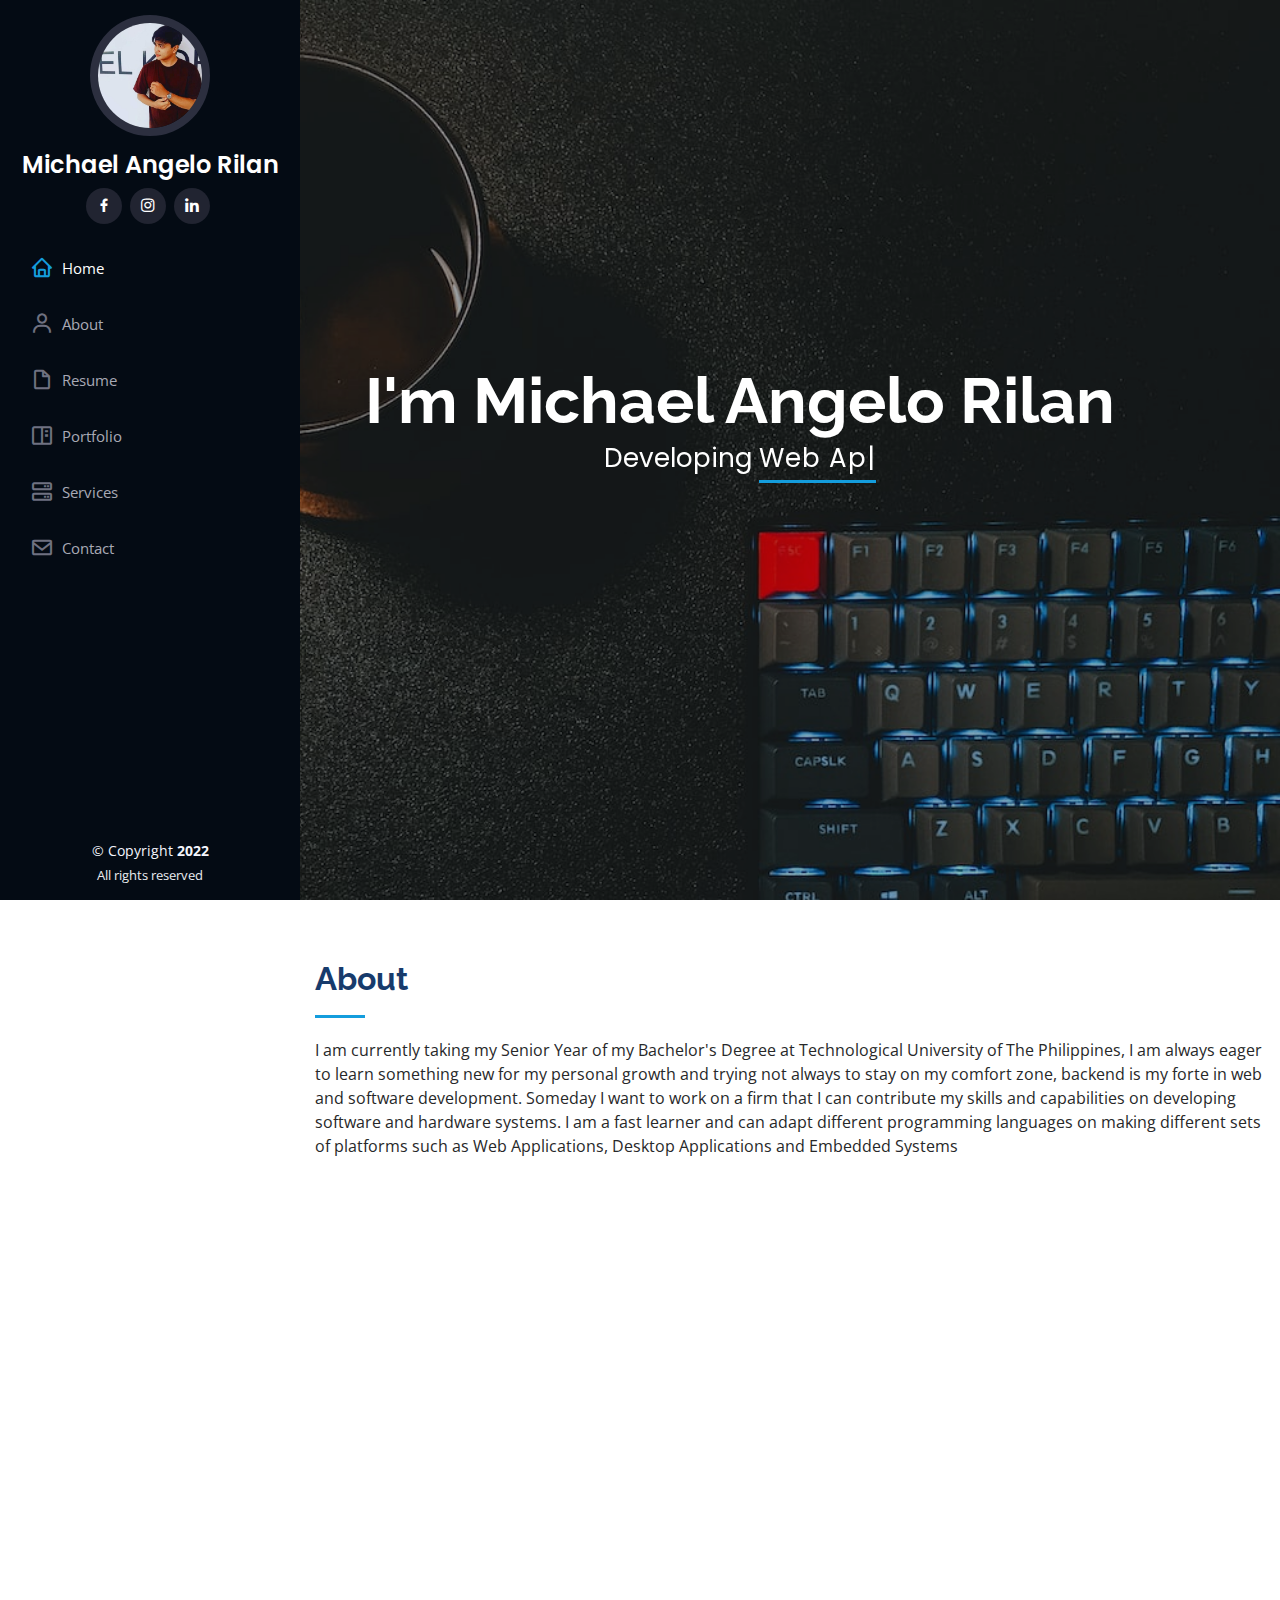
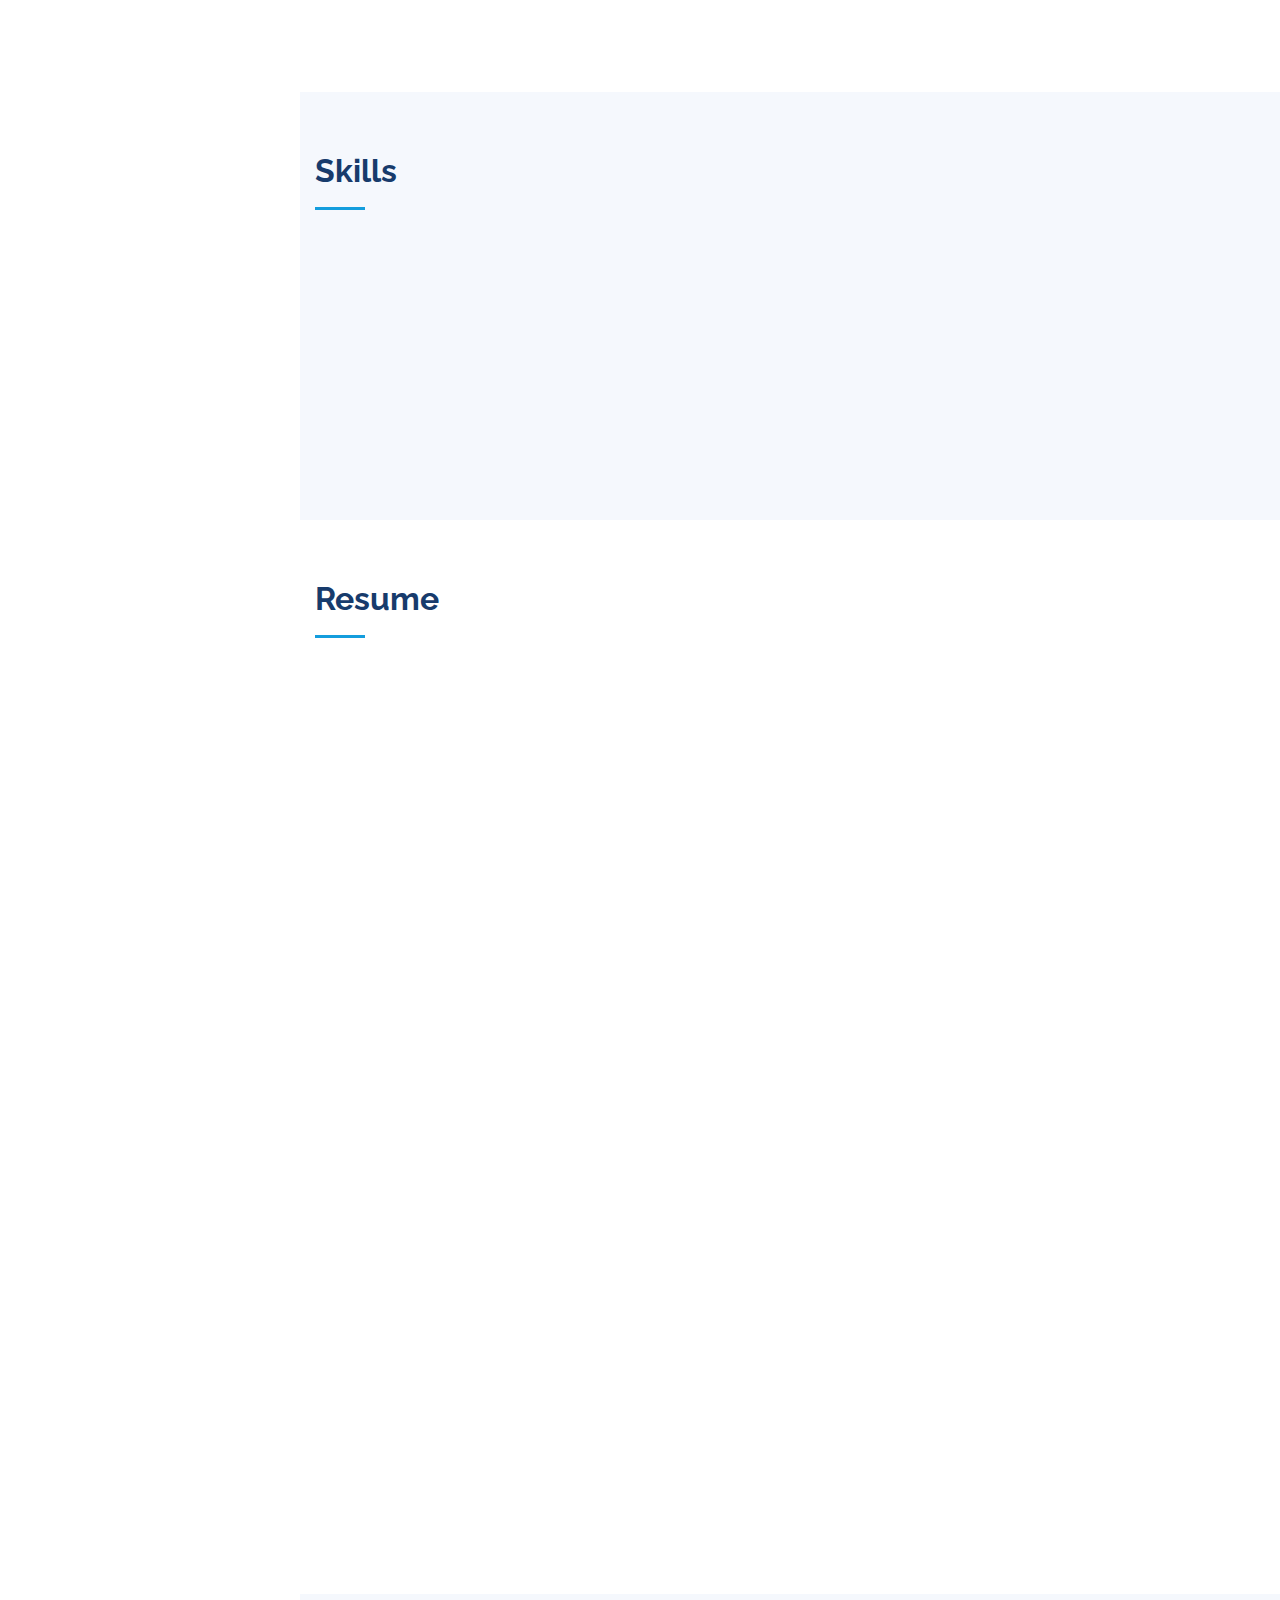
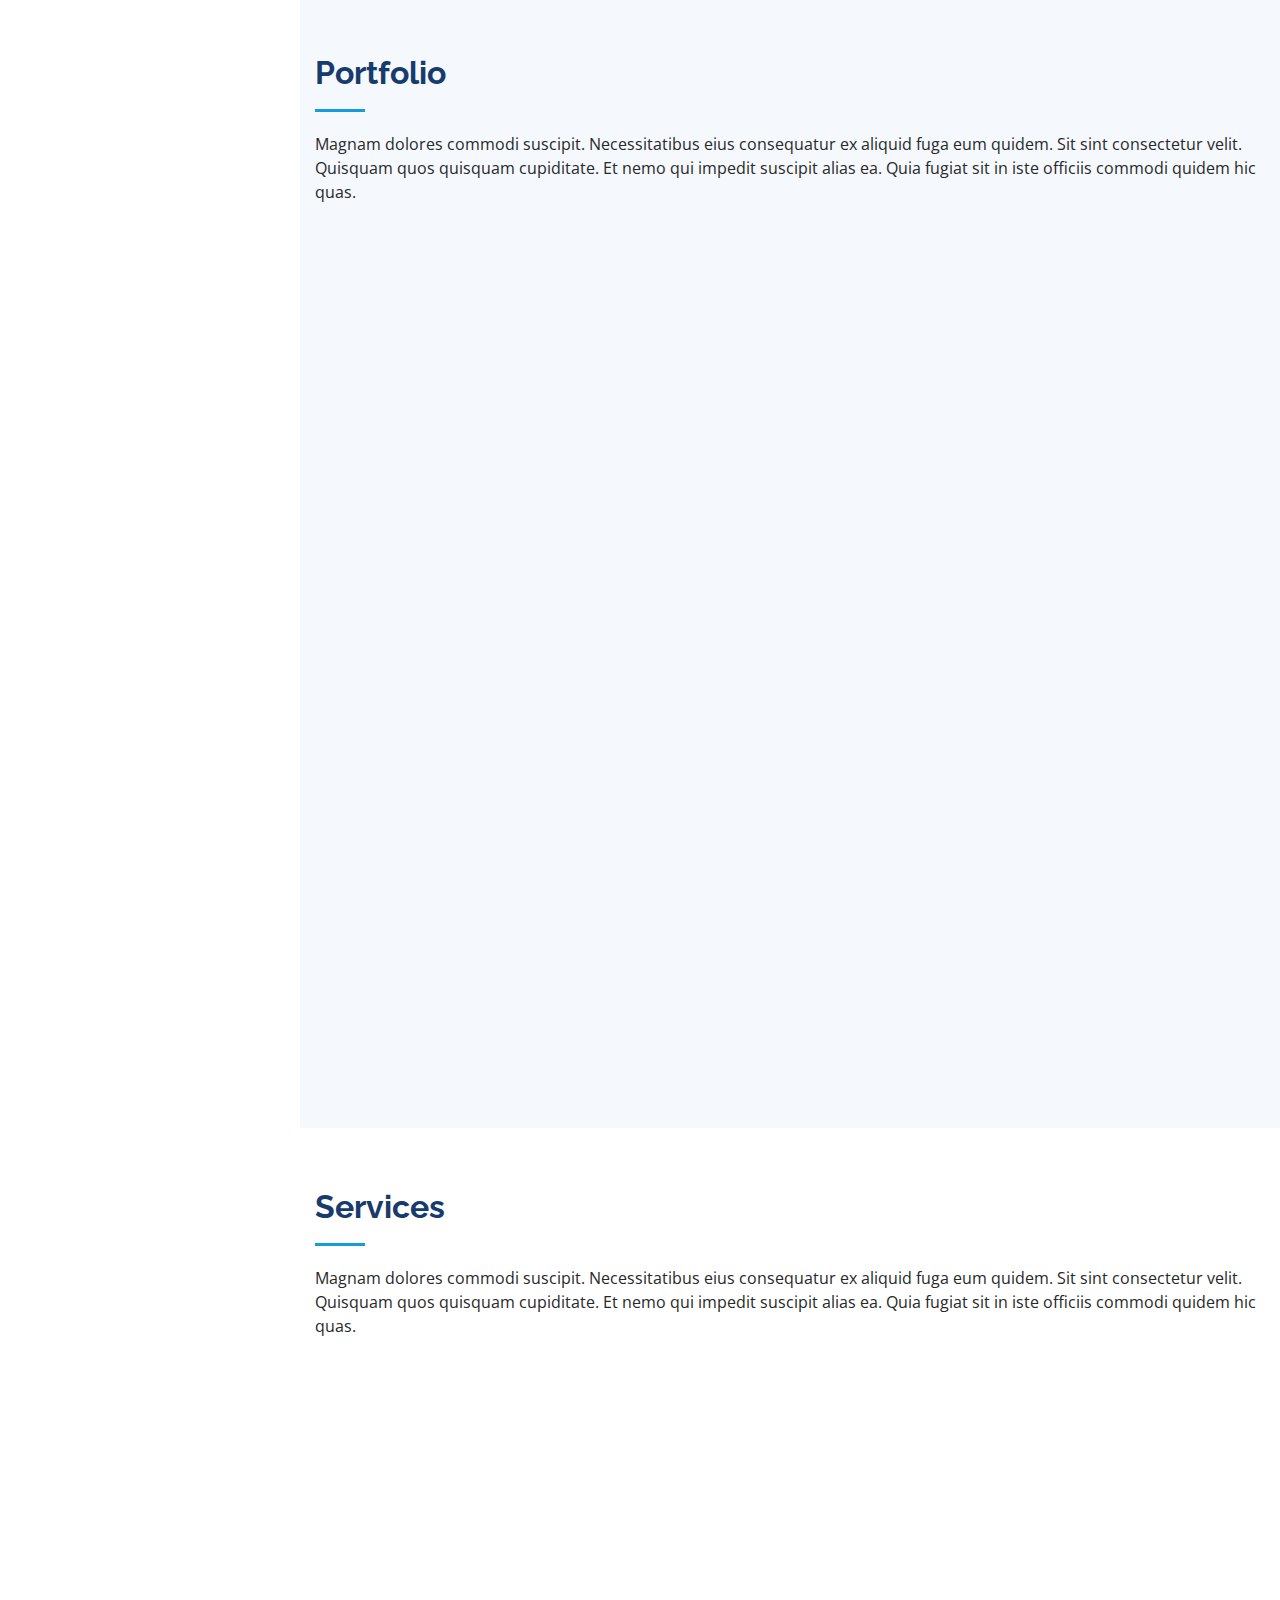
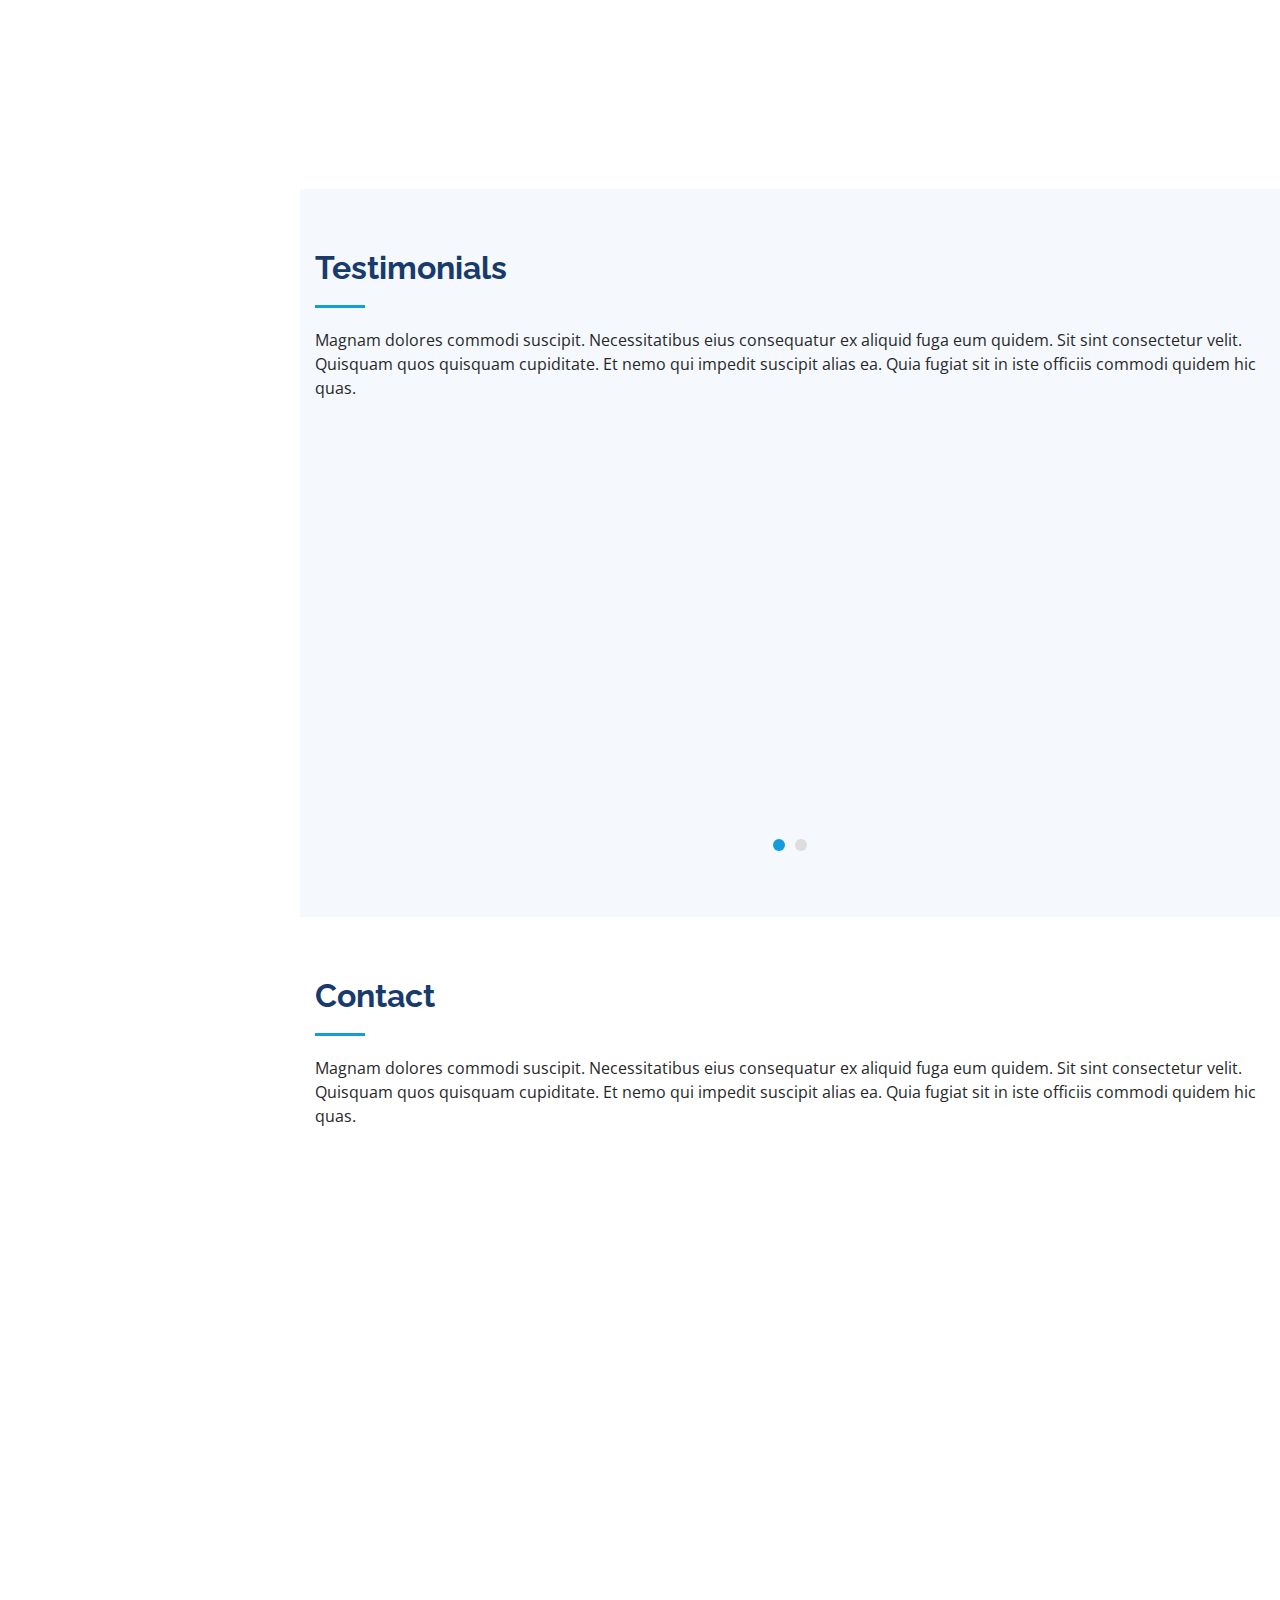
==== portfolio/index.html @ afd2cebc "rearanging files" ====
<!DOCTYPE html>
<html lang="en">

<head>
  <meta charset="utf-8">
  <meta content="width=device-width, initial-scale=1.0" name="viewport">

  <title>Michael Rilan- Portfolio</title>
  <meta content="" name="description">
  <meta content="" name="keywords">

  <!-- Google Fonts -->
  <link href="https://fonts.googleapis.com/css?family=Open+Sans:300,300i,400,400i,600,600i,700,700i|Raleway:300,300i,400,400i,500,500i,600,600i,700,700i|Poppins:300,300i,400,400i,500,500i,600,600i,700,700i" rel="stylesheet">

  <!-- Vendor CSS Files -->
  <link href="assets/vendor/bootstrap/css/bootstrap.min.css" rel="stylesheet">
  <link href="assets/vendor/icofont/icofont.min.css" rel="stylesheet">
  <link href="assets/vendor/boxicons/css/boxicons.min.css" rel="stylesheet">
  <link href="assets/vendor/venobox/venobox.css" rel="stylesheet">
  <link href="assets/vendor/owl.carousel/assets/owl.carousel.min.css" rel="stylesheet">
  <link href="assets/vendor/aos/aos.css" rel="stylesheet">

  <!-- Template Main CSS File -->
  <link href="assets/css/style.css" rel="stylesheet">

</head>

<body>

  <!-- ======= Mobile nav toggle button ======= -->
  <button type="button" class="mobile-nav-toggle d-xl-none"><i class="icofont-navigation-menu"></i></button>

  <!-- ======= Header ======= -->
  <header id="header">
    <div class="d-flex flex-column">

      <div class="profile">
        <img src="assets/img/profile_pic.jpg" alt="" class="img-fluid rounded-circle">
        <h1 class="text-light"><a href="index.html">Michael Angelo Rilan</a></h1>
        <div class="social-links mt-2 text-center">
          <a href="#" class="facebook"><i class="bx bxl-facebook"></i></a>
          <a href="#" class="instagram"><i class="bx bxl-instagram"></i></a>
          <a href="#" class="linkedin"><i class="bx bxl-linkedin"></i></a>
        </div>
      </div>

      <nav class="nav-menu">
        <ul>
          <li class="active"><a href="index.html"><i class="bx bx-home"></i> <span>Home</span></a></li>
          <li><a href="#about"><i class="bx bx-user"></i> <span>About</span></a></li>
          <li><a href="#resume"><i class="bx bx-file-blank"></i> <span>Resume</span></a></li>
          <li><a href="#portfolio"><i class="bx bx-book-content"></i> Portfolio</a></li>
          <li><a href="#services"><i class="bx bx-server"></i> Services</a></li>
          <li><a href="#contact"><i class="bx bx-envelope"></i> Contact</a></li>

        </ul>
      </nav><!-- .nav-menu -->
      <button type="button" class="mobile-nav-toggle d-xl-none"><i class="icofont-navigation-menu"></i></button>

    </div>
  </header><!-- End Header -->

  <!-- ======= Hero Section ======= -->
  <section id="hero" class="d-flex flex-column justify-content-center align-items-center">
    <div class="hero-container" data-aos="fade-in">
      <center>
        <h1>I'm Michael Angelo Rilan</h1>
      <p>Developing <span class="typed" data-typed-items="Web Application, Mobile Application, Desktop Application, Embedded Systems"></span></p>
      </center>
      
    </div>
  </section><!-- End Hero -->

  <main id="main">

    <!-- ======= About Section ======= -->
    <section id="about" class="about">
      <div class="container">

        <div class="section-title">
          <h2>About</h2>
          <p>I am currently taking my Senior Year of my Bachelor's Degree at Technological University of The Philippines, I am always eager to learn something new for my personal growth and trying not always to stay on my comfort zone, backend is my forte in web and software development. Someday I want to work on a firm that I can contribute my skills and capabilities on developing software and hardware systems. I am a fast learner and can adapt different programming languages on making different sets of platforms such as Web Applications, Desktop Applications and Embedded Systems</p>
        </div>

        <div class="row">
          <div class="col-lg-4" data-aos="fade-right">
            <img src="assets/img/profile_pic.jpg" class="img-fluid" alt="">
          </div>
          <div class="col-lg-8 pt-4 pt-lg-0 content" data-aos="fade-left">
            <h3> Web/Mobile/Desktop App Developer</h3>
            <p class="font-italic">
              I am always tend to focus on creating something minimalistic and user-friendly applications.
            </p>
            <div class="row">
              <div class="col-lg-6">
                <ul>
                  <li><i class="icofont-rounded-right"></i> <strong>Birthday:</strong> 2 October 1999</li>
                  <li><i class="icofont-rounded-right"></i> <strong>Phone:</strong> 0912-028-2536</li>
                  <li><i class="icofont-rounded-right"></i> <strong>City:</strong> Bacoor City</li>
                  <li><i class="icofont-rounded-right"></i> <strong>Zip-Code:</strong> 4102 </li>
                  <li><i class="icofont-rounded-right"></i> <strong>Province:</strong> Cavite </li>
                  <li><i class="icofont-rounded-right"></i> <strong>Country:</strong> Philippines </li>

                </ul>
              </div>
              <div class="col-lg-6">
                <ul>
                  <li><i class="icofont-rounded-right"></i> <strong>Age:</strong> 23</li>
                  <li><i class="icofont-rounded-right"></i> <strong>Course:</strong> BET-Computer Engineering Technology</li>
                  <li><i class="icofont-rounded-right"></i> <strong>email:</strong> micorilan1999@gmail.com</li>
                  <li><i class="icofont-rounded-right"></i> <strong>Freelance:</strong> Available</li>
                </ul>
              </div>
            </div>
            <p>
              Officiis eligendi itaque labore et dolorum mollitia officiis optio vero. Quisquam sunt adipisci omnis et ut. Nulla accusantium dolor incidunt officia tempore. Et eius omnis.
              Cupiditate ut dicta maxime officiis quidem quia. Sed et consectetur qui quia repellendus itaque neque. Aliquid amet quidem ut quaerat cupiditate. Ab et eum qui repellendus omnis culpa magni laudantium dolores.
            </p>
          </div>
        </div>

      </div>
    </section><!-- End About Section -->



    <!-- ======= Skills Section ======= -->
    <section id="skills" class="skills section-bg">
      <div class="container">

        <div class="section-title">
          <h2>Skills</h2>
        
        </div>

        <div class="row skills-content">

          <div class="col-lg-6" data-aos="fade-up">

            <div class="progress">
              <span class="skill">HTML <i class="val">75%</i></span>
              <div class="progress-bar-wrap">
                <div class="progress-bar" role="progressbar" aria-valuenow="75" aria-valuemin="0" aria-valuemax="100"></div>
              </div>
            </div>

            <div class="progress">
              <span class="skill">CSS <i class="val">75%</i></span>
              <div class="progress-bar-wrap">
                <div class="progress-bar" role="progressbar" aria-valuenow="75" aria-valuemin="0" aria-valuemax="100"></div>
              </div>
            </div>

            <div class="progress">
              <span class="skill">JavaScript <i class="val">70%</i></span>
              <div class="progress-bar-wrap">
                <div class="progress-bar" role="progressbar" aria-valuenow="70" aria-valuemin="0" aria-valuemax="100"></div>
              </div>
            </div>

            <div class="progress">
              <span class="skill">Arduino<i class="val">70%</i></span>
              <div class="progress-bar-wrap">
                <div class="progress-bar" role="progressbar" aria-valuenow="70" aria-valuemin="0" aria-valuemax="100"></div>
              </div>
            </div>

          </div>

          <div class="col-lg-6" data-aos="fade-up" data-aos-delay="100">

            <div class="progress">
              <span class="skill">PHP <i class="val">80%</i></span>
              <div class="progress-bar-wrap">
                <div class="progress-bar" role="progressbar" aria-valuenow="80" aria-valuemin="0" aria-valuemax="100"></div>
              </div>
            </div>

            <div class="progress">
              <span class="skill">Python <i class="val">85%</i></span>
              <div class="progress-bar-wrap">
                <div class="progress-bar" role="progressbar" aria-valuenow="85" aria-valuemin="0" aria-valuemax="100"></div>
              </div>
            </div>

            <div class="progress">
              <span class="skill">MySQL<i class="val">87%</i></span>
              <div class="progress-bar-wrap">
                <div class="progress-bar" role="progressbar" aria-valuenow="87" aria-valuemin="0" aria-valuemax="100"></div>
              </div>
            </div>
            

          </div>

        </div>

      </div>
    </section><!-- End Skills Section -->

    <!-- ======= Resume Section ======= -->
    <section id="resume" class="resume">
      <div class="container">

        <div class="section-title">
          <h2>Resume</h2>
        </div>

        <div class="row">
          <div class="col-lg-6" data-aos="fade-up">
            <h3 class="resume-title">Sumary</h3>
            <div class="resume-item pb-0">
              <h4>Michael Angelo Rilan</h4>
              <p><em>●	To impart my knowledge and skills and to enhance my capabilities for personal growth and development.</em></p>
              <ul>
                <li>Orchids St. Greenvalley Molino II Bacoor City Cavite</li>
                <li>0912-028-2536/li>
                <li>micorilan1999@gmail.com</li>
              </ul>
            </div>

            <h3 class="resume-title">Education</h3>
            <div class="resume-item">
              <h4>BET-Computer Engineering Technology</h4>
              <h5>2018 - 2023</h5>
              <p><em>Technological University of the Philippines-Cavite Campus</em></p>
              <p>Bachelor of Engineering Technology-Computer Engineering Technology(BET-COET) is one of the technology courses of TUPC that focuses on 
                building embedded systems, web applications, mobile applications, and other up to date technologies.
              </p>
            </div>
            <div class="resume-item">
              <h4>Information &amp; Communications Technology</h4>
              <h5>2015 - 2017</h5>
              <p><em>Asian Institute of Computer Studies</em></p>
              <p>Focuses on the fundamentals of programming to hone their skills in creating applications and animation related subjects</p>
            </div>
          </div>
          <div class="col-lg-6" data-aos="fade-up" data-aos-delay="100">
            <h3 class="resume-title">Professional Experience</h3>
            <div class="resume-item">
              <h4>Freelance programmer</h4>
              <h5>2022 - Present</h5>
              <p><em>Greenvalley, Molino 2, Bacoor City, Cavite</em></p>
              <ul>
                <li>Developed different kinds of platforms such as arduino project, web applications, Internet of Things and desktop applications</li>
                <li>Provides a project-level websites for the client's capstone</li>
                <li>Creating Internet of Things Application using Arduino, specifically ESP8266 Module</li>
                <li>Knowledgeable in Python and other platforms such as PHP, JavaScript, Django and Arduino</li>
              </ul>
            </div>
            <div class="resume-item">
              <h4>Costumer Service Representative</h4>
              <h5>2021</h5>
              <p><em>Teleperformance EDSA Greenfields</em></p>
              <ul>
                <li>Developed numerous marketing programs (logos, brochures,infographics, presentations, and advertisements).</li>
                <li>Managed up to 5 projects or tasks at a given time while under pressure</li>
                <li>Recommended and consulted with clients on the most appropriate graphic design</li>
                <li>Created 4+ design presentations and proposals a month for clients and account managers</li>
              </ul>
            </div>
          </div>
        </div>

      </div>
    </section><!-- End Resume Section -->

    <!-- ======= Portfolio Section ======= -->
    <section id="portfolio" class="portfolio section-bg">
      <div class="container">

        <div class="section-title">
          <h2>Portfolio</h2>
          <p>Magnam dolores commodi suscipit. Necessitatibus eius consequatur ex aliquid fuga eum quidem. Sit sint consectetur velit. Quisquam quos quisquam cupiditate. Et nemo qui impedit suscipit alias ea. Quia fugiat sit in iste officiis commodi quidem hic quas.</p>
        </div>

        <div class="row" data-aos="fade-up">
          <div class="col-lg-12 d-flex justify-content-center">
            <ul id="portfolio-flters">
              <li data-filter="*" class="filter-active">All</li>
              <li data-filter=".filter-app">App</li>
              <li data-filter=".filter-card">Card</li>
              <li data-filter=".filter-web">Web</li>
            </ul>
          </div>
        </div>

        <div class="row portfolio-container" data-aos="fade-up" data-aos-delay="100">

          <div class="col-lg-4 col-md-6 portfolio-item filter-app">
            <div class="portfolio-wrap">
              <img src="assets/img/portfolio/portfolio-1.jpg" class="img-fluid" alt="">
              <div class="portfolio-links">
                <a href="assets/img/portfolio/portfolio-1.jpg" data-gall="portfolioGallery" class="venobox" title="App 1"><i class="bx bx-plus"></i></a>
                <a href="portfolio-details.html" title="More Details"><i class="bx bx-link"></i></a>
              </div>
            </div>
          </div>

          <div class="col-lg-4 col-md-6 portfolio-item filter-web">
            <div class="portfolio-wrap">
              <img src="assets/img/portfolio/portfolio-2.jpg" class="img-fluid" alt="">
              <div class="portfolio-links">
                <a href="assets/img/portfolio/portfolio-2.jpg" data-gall="portfolioGallery" class="venobox" title="Web 3"><i class="bx bx-plus"></i></a>
                <a href="portfolio-details.html" title="More Details"><i class="bx bx-link"></i></a>
              </div>
            </div>
          </div>

          <div class="col-lg-4 col-md-6 portfolio-item filter-app">
            <div class="portfolio-wrap">
              <img src="assets/img/portfolio/portfolio-3.jpg" class="img-fluid" alt="">
              <div class="portfolio-links">
                <a href="assets/img/portfolio/portfolio-3.jpg" data-gall="portfolioGallery" class="venobox" title="App 2"><i class="bx bx-plus"></i></a>
                <a href="portfolio-details.html" title="More Details"><i class="bx bx-link"></i></a>
              </div>
            </div>
          </div>

          <div class="col-lg-4 col-md-6 portfolio-item filter-card">
            <div class="portfolio-wrap">
              <img src="assets/img/portfolio/portfolio-4.jpg" class="img-fluid" alt="">
              <div class="portfolio-links">
                <a href="assets/img/portfolio/portfolio-4.jpg" data-gall="portfolioGallery" class="venobox" title="Card 2"><i class="bx bx-plus"></i></a>
                <a href="portfolio-details.html" title="More Details"><i class="bx bx-link"></i></a>
              </div>
            </div>
          </div>

          <div class="col-lg-4 col-md-6 portfolio-item filter-web">
            <div class="portfolio-wrap">
              <img src="assets/img/portfolio/portfolio-5.jpg" class="img-fluid" alt="">
              <div class="portfolio-links">
                <a href="assets/img/portfolio/portfolio-5.jpg" data-gall="portfolioGallery" class="venobox" title="Web 2"><i class="bx bx-plus"></i></a>
                <a href="portfolio-details.html" title="More Details"><i class="bx bx-link"></i></a>
              </div>
            </div>
          </div>

          <div class="col-lg-4 col-md-6 portfolio-item filter-app">
            <div class="portfolio-wrap">
              <img src="assets/img/portfolio/portfolio-6.jpg" class="img-fluid" alt="">
              <div class="portfolio-links">
                <a href="assets/img/portfolio/portfolio-6.jpg" data-gall="portfolioGallery" class="venobox" title="App 3"><i class="bx bx-plus"></i></a>
                <a href="portfolio-details.html" title="More Details"><i class="bx bx-link"></i></a>
              </div>
            </div>
          </div>

          <div class="col-lg-4 col-md-6 portfolio-item filter-card">
            <div class="portfolio-wrap">
              <img src="assets/img/portfolio/portfolio-7.jpg" class="img-fluid" alt="">
              <div class="portfolio-links">
                <a href="assets/img/portfolio/portfolio-7.jpg" data-gall="portfolioGallery" class="venobox" title="Card 1"><i class="bx bx-plus"></i></a>
                <a href="portfolio-details.html" title="More Details"><i class="bx bx-link"></i></a>
              </div>
            </div>
          </div>

          <div class="col-lg-4 col-md-6 portfolio-item filter-card">
            <div class="portfolio-wrap">
              <img src="assets/img/portfolio/portfolio-8.jpg" class="img-fluid" alt="">
              <div class="portfolio-links">
                <a href="assets/img/portfolio/portfolio-8.jpg" data-gall="portfolioGallery" class="venobox" title="Card 3"><i class="bx bx-plus"></i></a>
                <a href="portfolio-details.html" title="More Details"><i class="bx bx-link"></i></a>
              </div>
            </div>
          </div>

          <div class="col-lg-4 col-md-6 portfolio-item filter-web">
            <div class="portfolio-wrap">
              <img src="assets/img/portfolio/portfolio-9.jpg" class="img-fluid" alt="">
              <div class="portfolio-links">
                <a href="assets/img/portfolio/portfolio-9.jpg" data-gall="portfolioGallery" class="venobox" title="Web 3"><i class="bx bx-plus"></i></a>
                <a href="portfolio-details.html" title="More Details"><i class="bx bx-link"></i></a>
              </div>
            </div>
          </div>

        </div>

      </div>
    </section><!-- End Portfolio Section -->

    <!-- ======= Services Section ======= -->
    <section id="services" class="services">
      <div class="container">

        <div class="section-title">
          <h2>Services</h2>
          <p>Magnam dolores commodi suscipit. Necessitatibus eius consequatur ex aliquid fuga eum quidem. Sit sint consectetur velit. Quisquam quos quisquam cupiditate. Et nemo qui impedit suscipit alias ea. Quia fugiat sit in iste officiis commodi quidem hic quas.</p>
        </div>

        <div class="row">
          <div class="col-lg-4 col-md-6 icon-box" data-aos="fade-up">
            <div class="icon"><i class="icofont-computer"></i></div>
            <h4 class="title"><a href="">Lorem Ipsum</a></h4>
            <p class="description">Voluptatum deleniti atque corrupti quos dolores et quas molestias excepturi sint occaecati cupiditate non provident</p>
          </div>
          <div class="col-lg-4 col-md-6 icon-box" data-aos="fade-up" data-aos-delay="100">
            <div class="icon"><i class="icofont-chart-bar-graph"></i></div>
            <h4 class="title"><a href="">Dolor Sitema</a></h4>
            <p class="description">Minim veniam, quis nostrud exercitation ullamco laboris nisi ut aliquip ex ea commodo consequat tarad limino ata</p>
          </div>
          <div class="col-lg-4 col-md-6 icon-box" data-aos="fade-up" data-aos-delay="200">
            <div class="icon"><i class="icofont-earth"></i></div>
            <h4 class="title"><a href="">Sed ut perspiciatis</a></h4>
            <p class="description">Duis aute irure dolor in reprehenderit in voluptate velit esse cillum dolore eu fugiat nulla pariatur</p>
          </div>
          <div class="col-lg-4 col-md-6 icon-box" data-aos="fade-up" data-aos-delay="300">
            <div class="icon"><i class="icofont-image"></i></div>
            <h4 class="title"><a href="">Magni Dolores</a></h4>
            <p class="description">Excepteur sint occaecat cupidatat non proident, sunt in culpa qui officia deserunt mollit anim id est laborum</p>
          </div>
          <div class="col-lg-4 col-md-6 icon-box" data-aos="fade-up" data-aos-delay="400">
            <div class="icon"><i class="icofont-settings"></i></div>
            <h4 class="title"><a href="">Nemo Enim</a></h4>
            <p class="description">At vero eos et accusamus et iusto odio dignissimos ducimus qui blanditiis praesentium voluptatum deleniti atque</p>
          </div>
          <div class="col-lg-4 col-md-6 icon-box" data-aos="fade-up" data-aos-delay="500">
            <div class="icon"><i class="icofont-tasks-alt"></i></div>
            <h4 class="title"><a href="">Eiusmod Tempor</a></h4>
            <p class="description">Et harum quidem rerum facilis est et expedita distinctio. Nam libero tempore, cum soluta nobis est eligendi</p>
          </div>
        </div>

      </div>
    </section><!-- End Services Section -->

    <!-- ======= Testimonials Section ======= -->
    <section id="testimonials" class="testimonials section-bg">
      <div class="container">

        <div class="section-title">
          <h2>Testimonials</h2>
          <p>Magnam dolores commodi suscipit. Necessitatibus eius consequatur ex aliquid fuga eum quidem. Sit sint consectetur velit. Quisquam quos quisquam cupiditate. Et nemo qui impedit suscipit alias ea. Quia fugiat sit in iste officiis commodi quidem hic quas.</p>
        </div>

        <div class="owl-carousel testimonials-carousel">

          <div class="testimonial-item" data-aos="fade-up">
            <p>
              <i class="bx bxs-quote-alt-left quote-icon-left"></i>
              Proin iaculis purus consequat sem cure digni ssim donec porttitora entum suscipit rhoncus. Accusantium quam, ultricies eget id, aliquam eget nibh et. Maecen aliquam, risus at semper.
              <i class="bx bxs-quote-alt-right quote-icon-right"></i>
            </p>
            <img src="assets/img/testimonials/testimonials-1.jpg" class="testimonial-img" alt="">
            <h3>Saul Goodman</h3>
            <h4>Ceo &amp; Founder</h4>
          </div>

          <div class="testimonial-item" data-aos="fade-up" data-aos-delay="100">
            <p>
              <i class="bx bxs-quote-alt-left quote-icon-left"></i>
              Export tempor illum tamen malis malis eram quae irure esse labore quem cillum quid cillum eram malis quorum velit fore eram velit sunt aliqua noster fugiat irure amet legam anim culpa.
              <i class="bx bxs-quote-alt-right quote-icon-right"></i>
            </p>
            <img src="assets/img/testimonials/testimonials-2.jpg" class="testimonial-img" alt="">
            <h3>Sara Wilsson</h3>
            <h4>Designer</h4>
          </div>

          <div class="testimonial-item" data-aos="fade-up" data-aos-delay="200">
            <p>
              <i class="bx bxs-quote-alt-left quote-icon-left"></i>
              Enim nisi quem export duis labore cillum quae magna enim sint quorum nulla quem veniam duis minim tempor labore quem eram duis noster aute amet eram fore quis sint minim.
              <i class="bx bxs-quote-alt-right quote-icon-right"></i>
            </p>
            <img src="assets/img/testimonials/testimonials-3.jpg" class="testimonial-img" alt="">
            <h3>Jena Karlis</h3>
            <h4>Store Owner</h4>
          </div>

          <div class="testimonial-item" data-aos="fade-up" data-aos-delay="300">
            <p>
              <i class="bx bxs-quote-alt-left quote-icon-left"></i>
              Fugiat enim eram quae cillum dolore dolor amet nulla culpa multos export minim fugiat minim velit minim dolor enim duis veniam ipsum anim magna sunt elit fore quem dolore labore illum veniam.
              <i class="bx bxs-quote-alt-right quote-icon-right"></i>
            </p>
            <img src="assets/img/testimonials/testimonials-4.jpg" class="testimonial-img" alt="">
            <h3>Matt Brandon</h3>
            <h4>Freelancer</h4>
          </div>

          <div class="testimonial-item" data-aos="fade-up" data-aos-delay="400">
            <p>
              <i class="bx bxs-quote-alt-left quote-icon-left"></i>
              Quis quorum aliqua sint quem legam fore sunt eram irure aliqua veniam tempor noster veniam enim culpa labore duis sunt culpa nulla illum cillum fugiat legam esse veniam culpa fore nisi cillum quid.
              <i class="bx bxs-quote-alt-right quote-icon-right"></i>
            </p>
            <img src="assets/img/testimonials/testimonials-5.jpg" class="testimonial-img" alt="">
            <h3>John Larson</h3>
            <h4>Entrepreneur</h4>
          </div>

        </div>

      </div>
    </section><!-- End Testimonials Section -->

    <!-- ======= Contact Section ======= -->
    <section id="contact" class="contact">
      <div class="container">

        <div class="section-title">
          <h2>Contact</h2>
          <p>Magnam dolores commodi suscipit. Necessitatibus eius consequatur ex aliquid fuga eum quidem. Sit sint consectetur velit. Quisquam quos quisquam cupiditate. Et nemo qui impedit suscipit alias ea. Quia fugiat sit in iste officiis commodi quidem hic quas.</p>
        </div>

        <div class="row" data-aos="fade-in">

          <div class="col-lg-5 d-flex align-items-stretch">
            <div class="info">
              <div class="address">
                <i class="icofont-google-map"></i>
                <h4>Location:</h4>
                <p>M108 Street, Kolkata, WB 723453</p>
              </div>

              <div class="email">
                <i class="icofont-envelope"></i>
                <h4>Email:</h4>
                <p>info@example.com</p>
              </div>

              <div class="phone">
                <i class="icofont-phone"></i>
                <h4>Call:</h4>
                <p>+91 95589 55488</p>
              </div>

              <!-- <iframe src="<iframe src="https://www.google.com/maps/embed?pb=!1m18!1m12!1m3!1d30914.29779952914!2d120.96184753931573!3d14.41059902068476!2m3!1f0!2f0!3f0!3m2!1i1024!2i768!4f13.1!3m3!1m2!1s0x3397d22e0e26d995%3A0xacd29a43f54f1c2d!2sMolino%20II%2C%20Bacoor%2C%20Cavite!5e0!3m2!1sen!2sph!4v1659291546288!5m2!1sen!2sph" frameborder="0" style="border:0; width: 100%; height: 290px;" allowfullscreen></iframe>---->
              <iframe src="https://www.google.com/maps/embed?pb=!1m18!1m12!1m3!1d30914.29779952914!2d120.96184753931573!3d14.41059902068476!2m3!1f0!2f0!3f0!3m2!1i1024!2i768!4f13.1!3m3!1m2!1s0x3397d22e0e26d995%3A0xacd29a43f54f1c2d!2sMolino%20II%2C%20Bacoor%2C%20Cavite!5e0!3m2!1sen!2sph!4v1659291546288!5m2!1sen!2sph" width="600" height="450" style="border:0;" allowfullscreen="" loading="lazy" referrerpolicy="no-referrer-when-downgrade"></iframe>
            </div>

          </div>

          <div class="col-lg-7 mt-5 mt-lg-0 d-flex align-items-stretch">
            <form action="forms/contact.php" method="post" role="form" class="php-email-form">
              <div class="form-row">
                <div class="form-group col-md-6">
                  <label for="name">Your Name</label>
                  <input type="text" name="name" class="form-control" id="name" data-rule="minlen:4" data-msg="Please enter at least 4 chars" />
                  <div class="validate"></div>
                </div>
                <div class="form-group col-md-6">
                  <label for="name">Your Email</label>
                  <input type="email" class="form-control" name="email" id="email" data-rule="email" data-msg="Please enter a valid email" />
                  <div class="validate"></div>
                </div>
              </div>
              <div class="form-group">
                <label for="name">Subject</label>
                <input type="text" class="form-control" name="subject" id="subject" data-rule="minlen:4" data-msg="Please enter at least 8 chars of subject" />
                <div class="validate"></div>
              </div>
              <div class="form-group">
                <label for="name">Message</label>
                <textarea class="form-control" name="message" rows="10" data-rule="required" data-msg="Please write something for us"></textarea>
                <div class="validate"></div>
              </div>
              <div class="mb-3">
                <div class="loading">Loading</div>
                <div class="error-message"></div>
                <div class="sent-message">Your message has been sent. Thank you!</div>
              </div>
              <div class="text-center"><button type="submit">Send Message</button></div>
            </form>
          </div>

        </div>

      </div>
    </section><!-- End Contact Section -->

  </main><!-- End #main -->

  <!-- ======= Footer ======= -->
  <footer id="footer">
    <div class="container">
      <div class="copyright">
        &copy; Copyright <strong><span>2022</span></strong>
      </div>
      <div class="credits">
       All rights reserved
      </div>
    </div>
  </footer><!-- End  Footer -->

  <a href="#" class="back-to-top"><i class="icofont-simple-up"></i></a>

  <!-- Vendor JS Files -->
  <script src="assets/vendor/jquery/jquery.min.js"></script>
  <script src="assets/vendor/bootstrap/js/bootstrap.bundle.min.js"></script>
  <script src="assets/vendor/jquery.easing/jquery.easing.min.js"></script>
  <script src="assets/vendor/php-email-form/validate.js"></script>
  <script src="assets/vendor/waypoints/jquery.waypoints.min.js"></script>
  <script src="assets/vendor/counterup/counterup.min.js"></script>
  <script src="assets/vendor/isotope-layout/isotope.pkgd.min.js"></script>
  <script src="assets/vendor/venobox/venobox.min.js"></script>
  <script src="assets/vendor/owl.carousel/owl.carousel.min.js"></script>
  <script src="assets/vendor/typed.js/typed.min.js"></script>
  <script src="assets/vendor/aos/aos.js"></script>

  <!-- Template Main JS File -->
  <script src="assets/js/main.js"></script>

</body>

</html>
---- portfolio/assets/vendor/venobox/venobox.css ----
/* ------ venobox.css --------*/
.vbox-overlay *, .vbox-overlay *:before, .vbox-overlay *:after{
    -webkit-backface-visibility: hidden;
    -webkit-box-sizing:border-box;
    -moz-box-sizing:border-box;
    box-sizing:border-box;
}
.vbox-overlay * { 
    -webkit-backface-visibility: visible;
    backface-visibility: visible;
}
.vbox-overlay{
    display: -webkit-flex;
    display: flex;
    -webkit-flex-direction: column;
    flex-direction: column;
    -webkit-justify-content: center;
    justify-content: center;
    -webkit-align-items: center;
    align-items: center;
    position: fixed;
    left: 0;
    top: 0;
    bottom: 0;
    right: 0;
    z-index: 999999;
}

/* ----- navigation ----- */
.vbox-title{
    width: 100%;
    height: 40px;
    float: left;
    text-align: center;
    line-height: 28px;
    font-size: 12px;
    padding: 6px 50px;
    overflow: hidden;
    position: fixed;
    display: none;
    left: 0;
    z-index: 89;
}
.vbox-close{
    cursor: pointer;
    position: fixed;
    top: -1px;
    right: 0;
    width: 50px;
    height: 40px;
    padding: 6px;
    display: block;
    background-position:10px center;
    overflow: hidden;
    font-size: 24px;
    line-height: 1;
    text-align: center;
    z-index: 99;
}
.vbox-left{
    cursor: pointer;
    position: fixed;
    left: 0;
    height: 40px;
    overflow: hidden;
    line-height: 28px;
    font-size: 12px;
    z-index: 99;
    display: flex;
    align-items:center;
}
.vbox-num{
    display: inline-block;
    margin: 6px 0 6px 15px;
}
/* ----- Social share ----- */
.vbox-share{
    line-height: 28px;
    font-size: 12px;
    overflow: hidden;
    position: fixed;
    left: 0;
    z-index: 98;
    display: flex;
    align-items:center;
    justify-content: center;
    width: 100%;
    text-align: center;
}
.vbox-share svg{
    max-height: 28px;
    width: 28px;
    z-index: 10;
    margin-left: 12px;
    margin-top: 6px;
    margin-bottom: 6px;
    vertical-align: middle;
}


/* ----- navigation ARROWS ----- */
.vbox-next, .vbox-prev{
    position: fixed;
    top: 50%;
    margin-top: -15px;
    overflow: hidden;
    cursor: pointer;
    display: block;
    width: 45px;
    height: 45px;
    z-index: 99;
}
.vbox-next span, .vbox-prev span{
    position: relative;
    width: 20px;
    height: 20px;
    border: 2px solid transparent;
    border-top-color: #B6B6B6;
    border-right-color: #B6B6B6;
    text-indent: -100px;
    position: absolute;
    top: 8px;
    display: block;
}
.vbox-prev{
    left: 15px;
}
.vbox-next{
    right: 15px;
}
.vbox-prev span{
    left: 10px;
    -ms-transform: rotate(-135deg);
    -webkit-transform: rotate(-135deg);
    transform: rotate(-135deg);
}
.vbox-next span{
    -ms-transform: rotate(45deg);
    -webkit-transform: rotate(45deg);
    transform: rotate(45deg);
    right: 10px;
}
/* ------- inline window ------ */
.vbox-inline{
    width: 420px;
    height: 315px;
    height: 70vh;
    padding: 10px;
    background: #fff;
    margin: 0 auto;
    overflow: auto;
    text-align: left;
}
/* ------- Video & iFrames window ------ */
.venoframe{
    max-width: 100%;
    width: 100%;
    border: none;
    width: 100%;
    height: 260px;
    height: 70vh;
}
.venoframe.vbvid{
    height: 260px;
}
@media (min-width: 768px) {
    .venoframe, .vbox-inline{
        width: 90%;
        height: 360px;
        height: 70vh;
    }
    .venoframe.vbvid{
        width: 640px;
        height: 360px;
    }
}
@media (min-width: 992px) {
    .venoframe, .vbox-inline{
        max-width: 1200px;
        width: 80%;
        height: 540px;
        height: 70vh;
    }
    .venoframe.vbvid{
        width: 960px;
        height: 540px;
    }
}
/* 
Please do NOT edit this part! 
or at least read this note: http://i.imgur.com/7C0ws9e.gif
*/
.vbox-open{
    overflow: hidden;
}
.vbox-container{
    position: absolute;
    left: 0;
    right: 0;
    top: 0;
    bottom: 0;
    overflow-x: hidden;
    overflow-y: scroll;
    overflow-scrolling: touch;
    -webkit-overflow-scrolling: touch;
    z-index: 20;
    max-height: 100%;

}

.vbox-content{
    text-align: center;
    float: left;
    width: 100%;
    position: relative;
    overflow: hidden;
    padding: 20px 4%;
}
.vbox-container img{
    max-width: 100%;
    height: auto;
}
.vbox-figlio{
    box-shadow: 0 0 12px rgba(0,0,0,0.19), 0 6px 6px rgba(0,0,0,0.23);
    max-width: 100%;
    text-align: initial;
}
img.vbox-figlio{
    -webkit-user-select: none;
-khtml-user-select: none;
-moz-user-select: none;
-o-user-select: none;
user-select: none;
}
.vbox-content.swipe-left{
    margin-left: -200px !important;
}
.vbox-content.swipe-right{
    margin-left: 200px !important;
}
.vbox-animated{
    webkit-transition: margin 300ms ease-out;
    transition: margin 300ms ease-out;
}

/* ---------- preloader ----------
 * SPINKIT 
 * http://tobiasahlin.com/spinkit/
-------------------------------- */
.sk-double-bounce,.sk-rotating-plane{width:40px;height:40px;margin:40px auto}.sk-rotating-plane{background-color:#333;-webkit-animation:sk-rotatePlane 1.2s infinite ease-in-out;animation:sk-rotatePlane 1.2s infinite ease-in-out}@-webkit-keyframes sk-rotatePlane{0%{-webkit-transform:perspective(120px) rotateX(0) rotateY(0);transform:perspective(120px) rotateX(0) rotateY(0)}50%{-webkit-transform:perspective(120px) rotateX(-180.1deg) rotateY(0);transform:perspective(120px) rotateX(-180.1deg) rotateY(0)}100%{-webkit-transform:perspective(120px) rotateX(-180deg) rotateY(-179.9deg);transform:perspective(120px) rotateX(-180deg) rotateY(-179.9deg)}}@keyframes sk-rotatePlane{0%{-webkit-transform:perspective(120px) rotateX(0) rotateY(0);transform:perspective(120px) rotateX(0) rotateY(0)}50%{-webkit-transform:perspective(120px) rotateX(-180.1deg) rotateY(0);transform:perspective(120px) rotateX(-180.1deg) rotateY(0)}100%{-webkit-transform:perspective(120px) rotateX(-180deg) rotateY(-179.9deg);transform:perspective(120px) rotateX(-180deg) rotateY(-179.9deg)}}.sk-double-bounce{position:relative}.sk-double-bounce .sk-child{width:100%;height:100%;border-radius:50%;background-color:#333;opacity:.6;position:absolute;top:0;left:0;-webkit-animation:sk-doubleBounce 2s infinite ease-in-out;animation:sk-doubleBounce 2s infinite ease-in-out}.sk-chasing-dots .sk-child,.sk-spinner-pulse,.sk-three-bounce .sk-child{background-color:#333;border-radius:100%}.sk-double-bounce .sk-double-bounce2{-webkit-animation-delay:-1s;animation-delay:-1s}@-webkit-keyframes sk-doubleBounce{0%,100%{-webkit-transform:scale(0);transform:scale(0)}50%{-webkit-transform:scale(1);transform:scale(1)}}@keyframes sk-doubleBounce{0%,100%{-webkit-transform:scale(0);transform:scale(0)}50%{-webkit-transform:scale(1);transform:scale(1)}}.sk-wave{margin:40px auto;width:50px;height:40px;text-align:center;font-size:10px}.sk-wave .sk-rect{background-color:#333;height:100%;width:6px;display:inline-block;-webkit-animation:sk-waveStretchDelay 1.2s infinite ease-in-out;animation:sk-waveStretchDelay 1.2s infinite ease-in-out}.sk-wave .sk-rect1{-webkit-animation-delay:-1.2s;animation-delay:-1.2s}.sk-wave .sk-rect2{-webkit-animation-delay:-1.1s;animation-delay:-1.1s}.sk-wave .sk-rect3{-webkit-animation-delay:-1s;animation-delay:-1s}.sk-wave .sk-rect4{-webkit-animation-delay:-.9s;animation-delay:-.9s}.sk-wave .sk-rect5{-webkit-animation-delay:-.8s;animation-delay:-.8s}@-webkit-keyframes sk-waveStretchDelay{0%,100%,40%{-webkit-transform:scaleY(.4);transform:scaleY(.4)}20%{-webkit-transform:scaleY(1);transform:scaleY(1)}}@keyframes sk-waveStretchDelay{0%,100%,40%{-webkit-transform:scaleY(.4);transform:scaleY(.4)}20%{-webkit-transform:scaleY(1);transform:scaleY(1)}}.sk-wandering-cubes{margin:40px auto;width:40px;height:40px;position:relative}.sk-wandering-cubes .sk-cube{background-color:#333;width:10px;height:10px;position:absolute;top:0;left:0;-webkit-animation:sk-wanderingCube 1.8s ease-in-out -1.8s infinite both;animation:sk-wanderingCube 1.8s ease-in-out -1.8s infinite both}.sk-chasing-dots,.sk-spinner-pulse{width:40px;height:40px;margin:40px auto}.sk-wandering-cubes .sk-cube2{-webkit-animation-delay:-.9s;animation-delay:-.9s}@-webkit-keyframes sk-wanderingCube{0%{-webkit-transform:rotate(0);transform:rotate(0)}25%{-webkit-transform:translateX(30px) rotate(-90deg) scale(.5);transform:translateX(30px) rotate(-90deg) scale(.5)}50%{-webkit-transform:translateX(30px) translateY(30px) rotate(-179deg);transform:translateX(30px) translateY(30px) rotate(-179deg)}50.1%{-webkit-transform:translateX(30px) translateY(30px) rotate(-180deg);transform:translateX(30px) translateY(30px) rotate(-180deg)}75%{-webkit-transform:translateX(0) translateY(30px) rotate(-270deg) scale(.5);transform:translateX(0) translateY(30px) rotate(-270deg) scale(.5)}100%{-webkit-transform:rotate(-360deg);transform:rotate(-360deg)}}@keyframes sk-wanderingCube{0%{-webkit-transform:rotate(0);transform:rotate(0)}25%{-webkit-transform:translateX(30px) rotate(-90deg) scale(.5);transform:translateX(30px) rotate(-90deg) scale(.5)}50%{-webkit-transform:translateX(30px) translateY(30px) rotate(-179deg);transform:translateX(30px) translateY(30px) rotate(-179deg)}50.1%{-webkit-transform:translateX(30px) translateY(30px) rotate(-180deg);transform:translateX(30px) translateY(30px) rotate(-180deg)}75%{-webkit-transform:translateX(0) translateY(30px) rotate(-270deg) scale(.5);transform:translateX(0) translateY(30px) rotate(-270deg) scale(.5)}100%{-webkit-transform:rotate(-360deg);transform:rotate(-360deg)}}.sk-spinner-pulse{-webkit-animation:sk-pulseScaleOut 1s infinite ease-in-out;animation:sk-pulseScaleOut 1s infinite ease-in-out}@-webkit-keyframes sk-pulseScaleOut{0%{-webkit-transform:scale(0);transform:scale(0)}100%{-webkit-transform:scale(1);transform:scale(1);opacity:0}}@keyframes sk-pulseScaleOut{0%{-webkit-transform:scale(0);transform:scale(0)}100%{-webkit-transform:scale(1);transform:scale(1);opacity:0}}.sk-chasing-dots{position:relative;text-align:center;-webkit-animation:sk-chasingDotsRotate 2s infinite linear;animation:sk-chasingDotsRotate 2s infinite linear}.sk-chasing-dots .sk-child{width:60%;height:60%;display:inline-block;position:absolute;top:0;-webkit-animation:sk-chasingDotsBounce 2s infinite ease-in-out;animation:sk-chasingDotsBounce 2s infinite ease-in-out}.sk-chasing-dots .sk-dot2{top:auto;bottom:0;-webkit-animation-delay:-1s;animation-delay:-1s}@-webkit-keyframes sk-chasingDotsRotate{100%{-webkit-transform:rotate(360deg);transform:rotate(360deg)}}@keyframes sk-chasingDotsRotate{100%{-webkit-transform:rotate(360deg);transform:rotate(360deg)}}@-webkit-keyframes sk-chasingDotsBounce{0%,100%{-webkit-transform:scale(0);transform:scale(0)}50%{-webkit-transform:scale(1);transform:scale(1)}}@keyframes sk-chasingDotsBounce{0%,100%{-webkit-transform:scale(0);transform:scale(0)}50%{-webkit-transform:scale(1);transform:scale(1)}}.sk-three-bounce{margin:40px auto;width:80px;text-align:center}.sk-three-bounce .sk-child{width:20px;height:20px;display:inline-block;-webkit-animation:sk-three-bounce 1.4s ease-in-out 0s infinite both;animation:sk-three-bounce 1.4s ease-in-out 0s infinite both}.sk-circle .sk-child:before,.sk-fading-circle .sk-circle:before{display:block;border-radius:100%;content:'';background-color:#333}.sk-three-bounce .sk-bounce1{-webkit-animation-delay:-.32s;animation-delay:-.32s}.sk-three-bounce .sk-bounce2{-webkit-animation-delay:-.16s;animation-delay:-.16s}@-webkit-keyframes sk-three-bounce{0%,100%,80%{-webkit-transform:scale(0);transform:scale(0)}40%{-webkit-transform:scale(1);transform:scale(1)}}@keyframes sk-three-bounce{0%,100%,80%{-webkit-transform:scale(0);transform:scale(0)}40%{-webkit-transform:scale(1);transform:scale(1)}}.sk-circle{margin:40px auto;width:40px;height:40px;position:relative}.sk-circle .sk-child{width:100%;height:100%;position:absolute;left:0;top:0}.sk-circle .sk-child:before{margin:0 auto;width:15%;height:15%;-webkit-animation:sk-circleBounceDelay 1.2s infinite ease-in-out both;animation:sk-circleBounceDelay 1.2s infinite ease-in-out both}.sk-circle .sk-circle2{-webkit-transform:rotate(30deg);-ms-transform:rotate(30deg);transform:rotate(30deg)}.sk-circle .sk-circle3{-webkit-transform:rotate(60deg);-ms-transform:rotate(60deg);transform:rotate(60deg)}.sk-circle .sk-circle4{-webkit-transform:rotate(90deg);-ms-transform:rotate(90deg);transform:rotate(90deg)}.sk-circle .sk-circle5{-webkit-transform:rotate(120deg);-ms-transform:rotate(120deg);transform:rotate(120deg)}.sk-circle .sk-circle6{-webkit-transform:rotate(150deg);-ms-transform:rotate(150deg);transform:rotate(150deg)}.sk-circle .sk-circle7{-webkit-transform:rotate(180deg);-ms-transform:rotate(180deg);transform:rotate(180deg)}.sk-circle .sk-circle8{-webkit-transform:rotate(210deg);-ms-transform:rotate(210deg);transform:rotate(210deg)}.sk-circle .sk-circle9{-webkit-transform:rotate(240deg);-ms-transform:rotate(240deg);transform:rotate(240deg)}.sk-circle .sk-circle10{-webkit-transform:rotate(270deg);-ms-transform:rotate(270deg);transform:rotate(270deg)}.sk-circle .sk-circle11{-webkit-transform:rotate(300deg);-ms-transform:rotate(300deg);transform:rotate(300deg)}.sk-circle .sk-circle12{-webkit-transform:rotate(330deg);-ms-transform:rotate(330deg);transform:rotate(330deg)}.sk-circle .sk-circle2:before{-webkit-animation-delay:-1.1s;animation-delay:-1.1s}.sk-circle .sk-circle3:before{-webkit-animation-delay:-1s;animation-delay:-1s}.sk-circle .sk-circle4:before{-webkit-animation-delay:-.9s;animation-delay:-.9s}.sk-circle .sk-circle5:before{-webkit-animation-delay:-.8s;animation-delay:-.8s}.sk-circle .sk-circle6:before{-webkit-animation-delay:-.7s;animation-delay:-.7s}.sk-circle .sk-circle7:before{-webkit-animation-delay:-.6s;animation-delay:-.6s}.sk-circle .sk-circle8:before{-webkit-animation-delay:-.5s;animation-delay:-.5s}.sk-circle .sk-circle9:before{-webkit-animation-delay:-.4s;animation-delay:-.4s}.sk-circle .sk-circle10:before{-webkit-animation-delay:-.3s;animation-delay:-.3s}.sk-circle .sk-circle11:before{-webkit-animation-delay:-.2s;animation-delay:-.2s}.sk-circle .sk-circle12:before{-webkit-animation-delay:-.1s;animation-delay:-.1s}@-webkit-keyframes sk-circleBounceDelay{0%,100%,80%{-webkit-transform:scale(0);transform:scale(0)}40%{-webkit-transform:scale(1);transform:scale(1)}}@keyframes sk-circleBounceDelay{0%,100%,80%{-webkit-transform:scale(0);transform:scale(0)}40%{-webkit-transform:scale(1);transform:scale(1)}}.sk-cube-grid{width:40px;height:40px;margin:40px auto}.sk-cube-grid .sk-cube{width:33.33%;height:33.33%;background-color:#333;float:left;-webkit-animation:sk-cubeGridScaleDelay 1.3s infinite ease-in-out;animation:sk-cubeGridScaleDelay 1.3s infinite ease-in-out}.sk-cube-grid .sk-cube1{-webkit-animation-delay:.2s;animation-delay:.2s}.sk-cube-grid .sk-cube2{-webkit-animation-delay:.3s;animation-delay:.3s}.sk-cube-grid .sk-cube3{-webkit-animation-delay:.4s;animation-delay:.4s}.sk-cube-grid .sk-cube4{-webkit-animation-delay:.1s;animation-delay:.1s}.sk-cube-grid .sk-cube5{-webkit-animation-delay:.2s;animation-delay:.2s}.sk-cube-grid .sk-cube6{-webkit-animation-delay:.3s;animation-delay:.3s}.sk-cube-grid .sk-cube7{-webkit-animation-delay:0ms;animation-delay:0ms}.sk-cube-grid .sk-cube8{-webkit-animation-delay:.1s;animation-delay:.1s}.sk-cube-grid .sk-cube9{-webkit-animation-delay:.2s;animation-delay:.2s}@-webkit-keyframes sk-cubeGridScaleDelay{0%,100%,70%{-webkit-transform:scale3D(1,1,1);transform:scale3D(1,1,1)}35%{-webkit-transform:scale3D(0,0,1);transform:scale3D(0,0,1)}}@keyframes sk-cubeGridScaleDelay{0%,100%,70%{-webkit-transform:scale3D(1,1,1);transform:scale3D(1,1,1)}35%{-webkit-transform:scale3D(0,0,1);transform:scale3D(0,0,1)}}.sk-fading-circle{margin:40px auto;width:40px;height:40px;position:relative}.sk-fading-circle .sk-circle{width:100%;height:100%;position:absolute;left:0;top:0}.sk-fading-circle .sk-circle:before{margin:0 auto;width:15%;height:15%;-webkit-animation:sk-circleFadeDelay 1.2s infinite ease-in-out both;animation:sk-circleFadeDelay 1.2s infinite ease-in-out both}.sk-fading-circle .sk-circle2{-webkit-transform:rotate(30deg);-ms-transform:rotate(30deg);transform:rotate(30deg)}.sk-fading-circle .sk-circle3{-webkit-transform:rotate(60deg);-ms-transform:rotate(60deg);transform:rotate(60deg)}.sk-fading-circle .sk-circle4{-webkit-transform:rotate(90deg);-ms-transform:rotate(90deg);transform:rotate(90deg)}.sk-fading-circle .sk-circle5{-webkit-transform:rotate(120deg);-ms-transform:rotate(120deg);transform:rotate(120deg)}.sk-fading-circle .sk-circle6{-webkit-transform:rotate(150deg);-ms-transform:rotate(150deg);transform:rotate(150deg)}.sk-fading-circle .sk-circle7{-webkit-transform:rotate(180deg);-ms-transform:rotate(180deg);transform:rotate(180deg)}.sk-fading-circle .sk-circle8{-webkit-transform:rotate(210deg);-ms-transform:rotate(210deg);transform:rotate(210deg)}.sk-fading-circle .sk-circle9{-webkit-transform:rotate(240deg);-ms-transform:rotate(240deg);transform:rotate(240deg)}.sk-fading-circle .sk-circle10{-webkit-transform:rotate(270deg);-ms-transform:rotate(270deg);transform:rotate(270deg)}.sk-fading-circle .sk-circle11{-webkit-transform:rotate(300deg);-ms-transform:rotate(300deg);transform:rotate(300deg)}.sk-fading-circle .sk-circle12{-webkit-transform:rotate(330deg);-ms-transform:rotate(330deg);transform:rotate(330deg)}.sk-fading-circle .sk-circle2:before{-webkit-animation-delay:-1.1s;animation-delay:-1.1s}.sk-fading-circle .sk-circle3:before{-webkit-animation-delay:-1s;animation-delay:-1s}.sk-fading-circle .sk-circle4:before{-webkit-animation-delay:-.9s;animation-delay:-.9s}.sk-fading-circle .sk-circle5:before{-webkit-animation-delay:-.8s;animation-delay:-.8s}.sk-fading-circle .sk-circle6:before{-webkit-animation-delay:-.7s;animation-delay:-.7s}.sk-fading-circle .sk-circle7:before{-webkit-animation-delay:-.6s;animation-delay:-.6s}.sk-fading-circle .sk-circle8:before{-webkit-animation-delay:-.5s;animation-delay:-.5s}.sk-fading-circle .sk-circle9:before{-webkit-animation-delay:-.4s;animation-delay:-.4s}.sk-fading-circle .sk-circle10:before{-webkit-animation-delay:-.3s;animation-delay:-.3s}.sk-fading-circle .sk-circle11:before{-webkit-animation-delay:-.2s;animation-delay:-.2s}.sk-fading-circle .sk-circle12:before{-webkit-animation-delay:-.1s;animation-delay:-.1s}@-webkit-keyframes sk-circleFadeDelay{0%,100%,39%{opacity:0}40%{opacity:1}}@keyframes sk-circleFadeDelay{0%,100%,39%{opacity:0}40%{opacity:1}}.sk-folding-cube{margin:40px auto;width:40px;height:40px;position:relative;-webkit-transform:rotateZ(45deg);transform:rotateZ(45deg)}.sk-folding-cube .sk-cube{float:left;width:50%;height:50%;position:relative;-webkit-transform:scale(1.1);-ms-transform:scale(1.1);transform:scale(1.1)}.sk-folding-cube .sk-cube:before{content:'';position:absolute;top:0;left:0;width:100%;height:100%;background-color:#333;-webkit-animation:sk-foldCubeAngle 2.4s infinite linear both;animation:sk-foldCubeAngle 2.4s infinite linear both;-webkit-transform-origin:100% 100%;-ms-transform-origin:100% 100%;transform-origin:100% 100%}.sk-folding-cube .sk-cube2{-webkit-transform:scale(1.1) rotateZ(90deg);transform:scale(1.1) rotateZ(90deg)}.sk-folding-cube .sk-cube3{-webkit-transform:scale(1.1) rotateZ(180deg);transform:scale(1.1) rotateZ(180deg)}.sk-folding-cube .sk-cube4{-webkit-transform:scale(1.1) rotateZ(270deg);transform:scale(1.1) rotateZ(270deg)}.sk-folding-cube .sk-cube2:before{-webkit-animation-delay:.3s;animation-delay:.3s}.sk-folding-cube .sk-cube3:before{-webkit-animation-delay:.6s;animation-delay:.6s}.sk-folding-cube .sk-cube4:before{-webkit-animation-delay:.9s;animation-delay:.9s}@-webkit-keyframes sk-foldCubeAngle{0%,10%{-webkit-transform:perspective(140px) rotateX(-180deg);transform:perspective(140px) rotateX(-180deg);opacity:0}25%,75%{-webkit-transform:perspective(140px) rotateX(0);transform:perspective(140px) rotateX(0);opacity:1}100%,90%{-webkit-transform:perspective(140px) rotateY(180deg);transform:perspective(140px) rotateY(180deg);opacity:0}}@keyframes sk-foldCubeAngle{0%,10%{-webkit-transform:perspective(140px) rotateX(-180deg);transform:perspective(140px) rotateX(-180deg);opacity:0}25%,75%{-webkit-transform:perspective(140px) rotateX(0);transform:perspective(140px) rotateX(0);opacity:1}100%,90%{-webkit-transform:perspective(140px) rotateY(180deg);transform:perspective(140px) rotateY(180deg);opacity:0}}
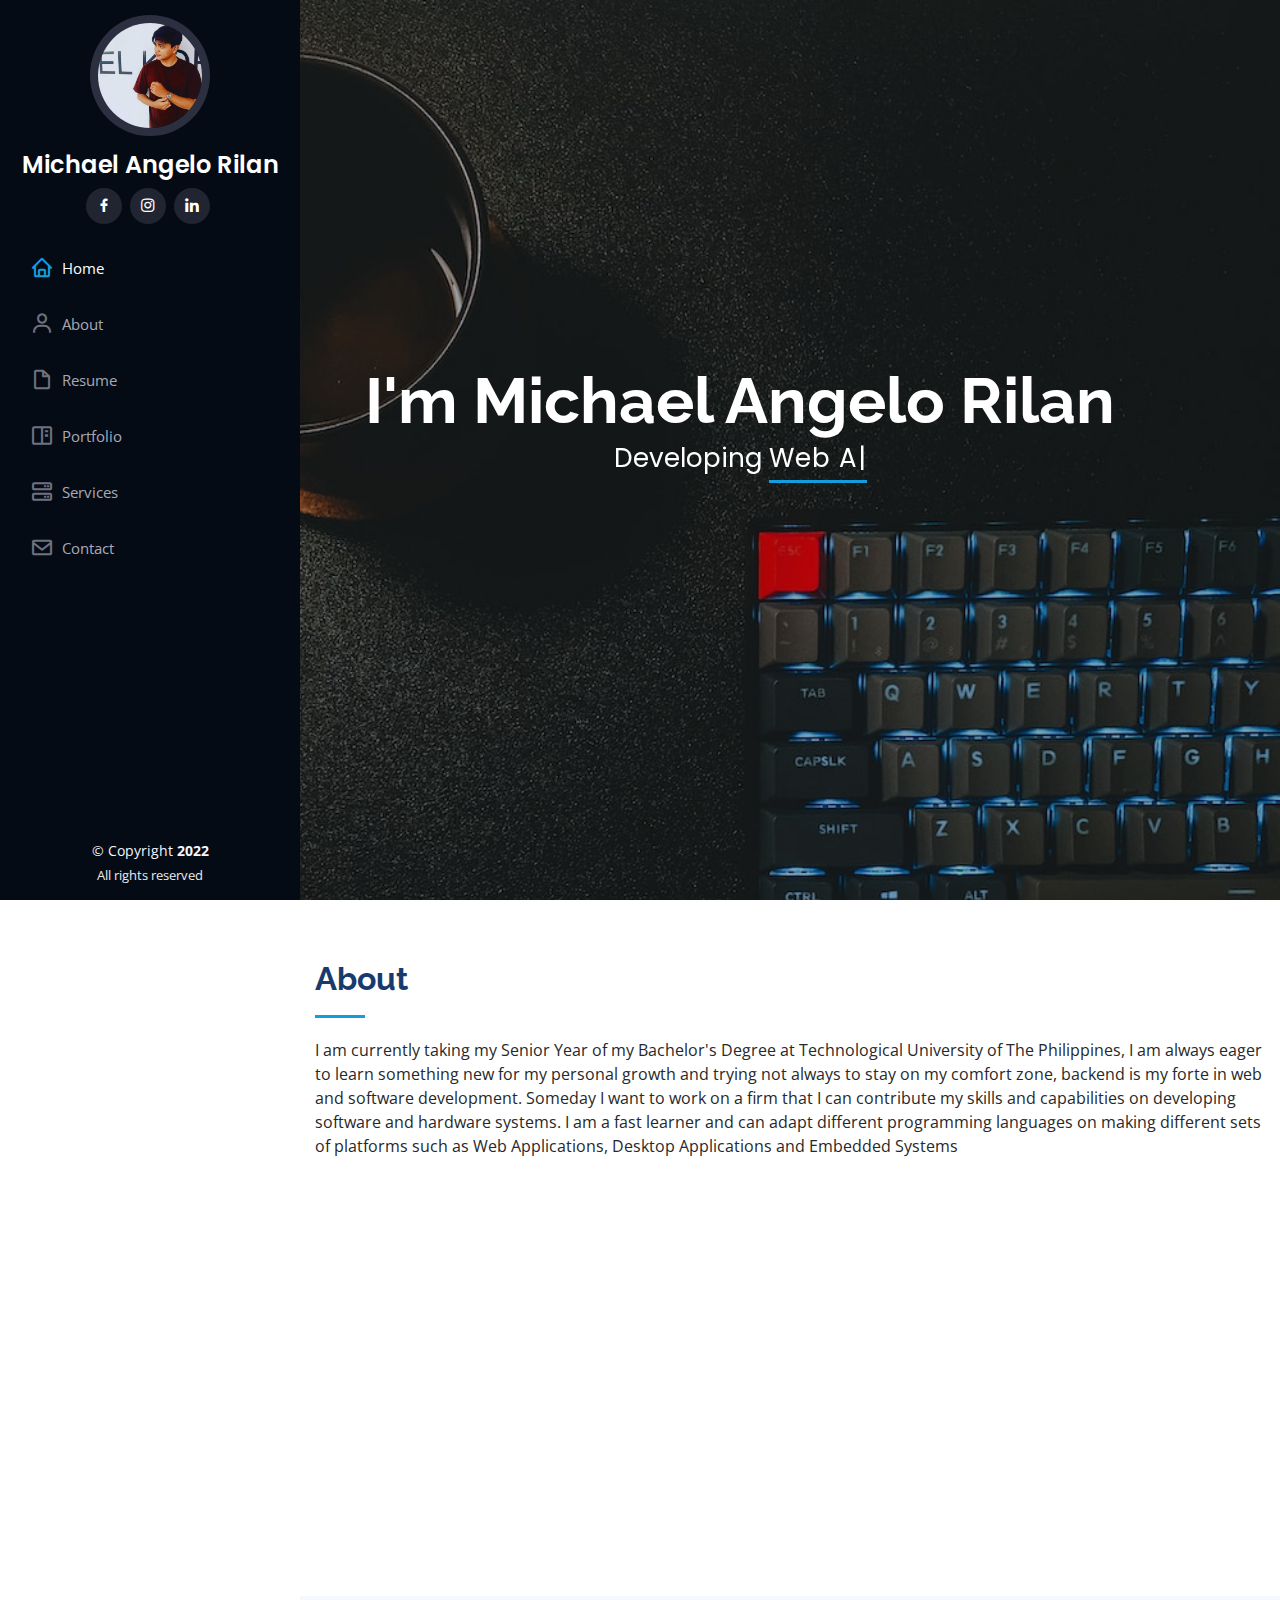
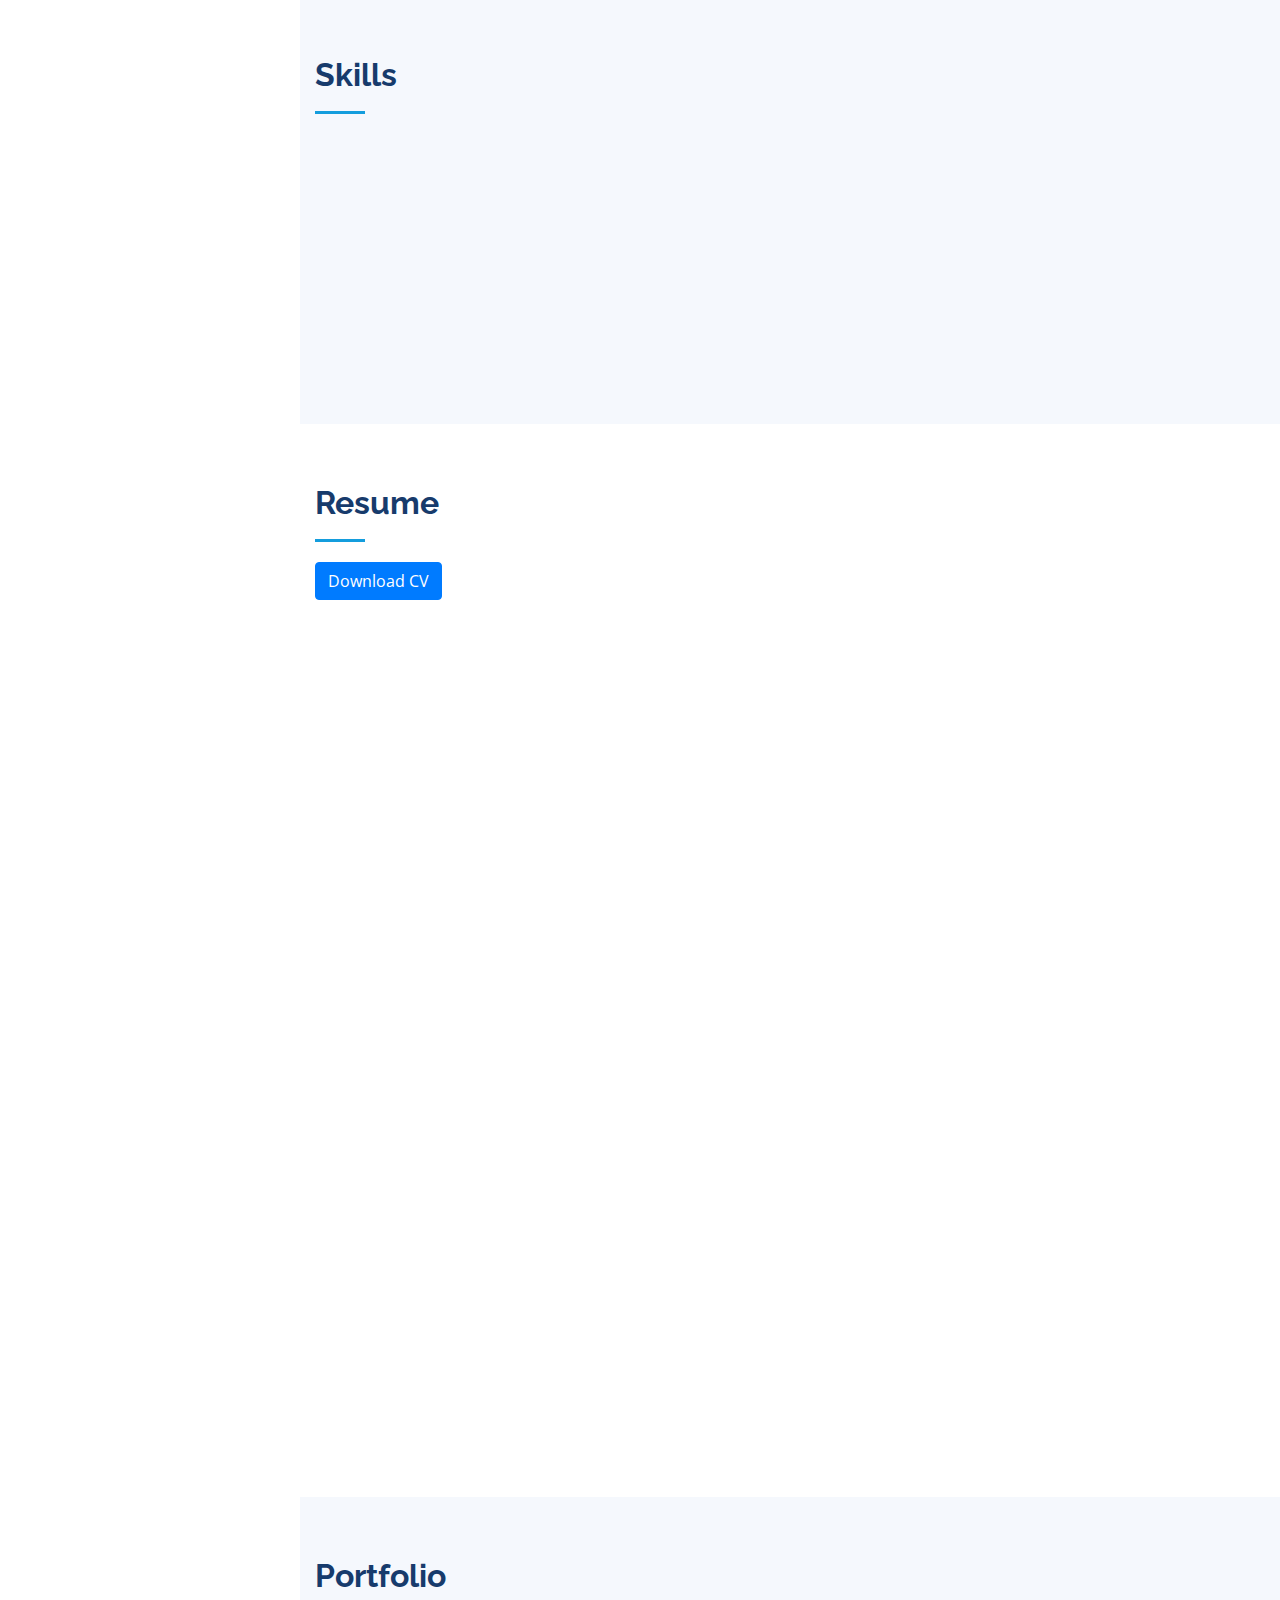
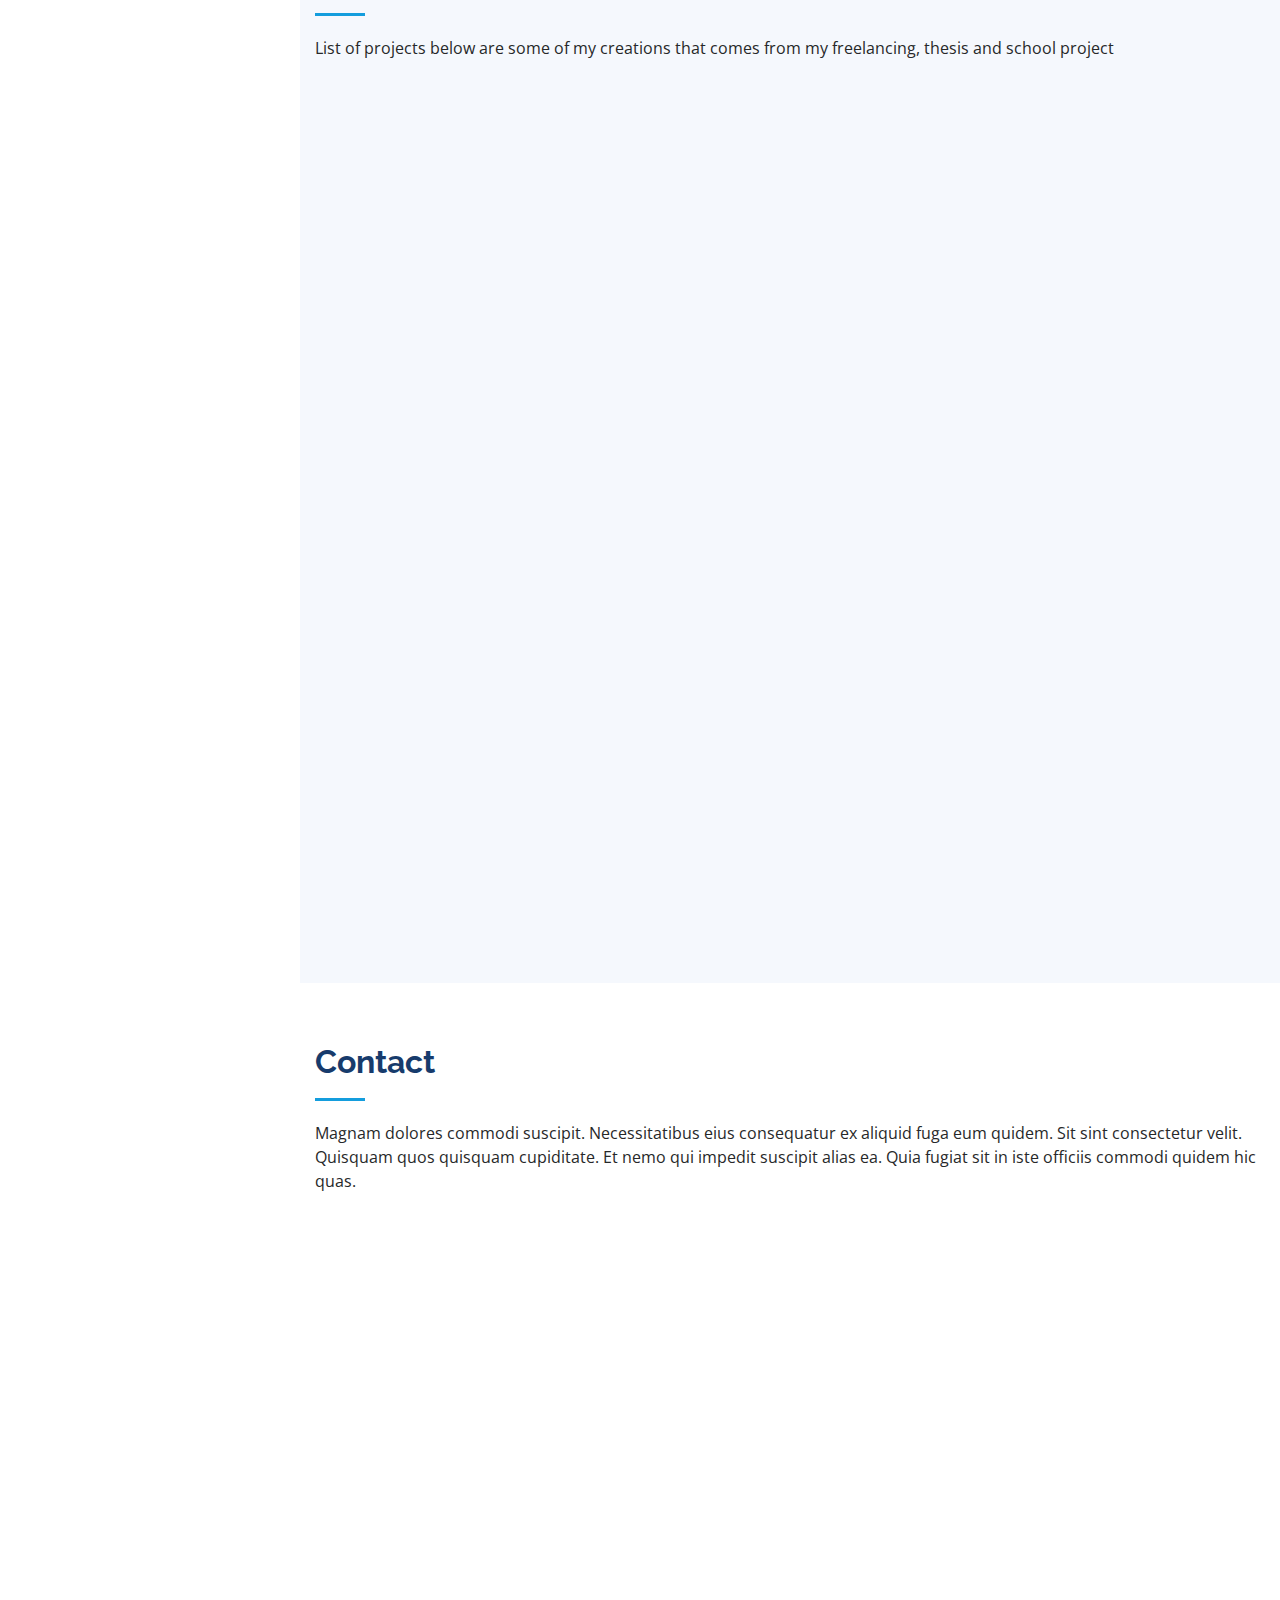
==== commit 71a55539: "editing some credetials" ====
--- a/portfolio/index.html
+++ b/portfolio/index.html
@@ -89,7 +89,7 @@
           <div class="col-lg-8 pt-4 pt-lg-0 content" data-aos="fade-left">
             <h3> Web/Mobile/Desktop App Developer</h3>
             <p class="font-italic">
-              I am always tend to focus on creating something minimalistic and user-friendly applications.
+              I am always tend to focus on creating something minimalistic and user-friendly applications to solve the client's concerns in an empathetic and web development approach.
             </p>
             <div class="row">
               <div class="col-lg-6">
@@ -112,10 +112,7 @@
                 </ul>
               </div>
             </div>
-            <p>
-              Officiis eligendi itaque labore et dolorum mollitia officiis optio vero. Quisquam sunt adipisci omnis et ut. Nulla accusantium dolor incidunt officia tempore. Et eius omnis.
-              Cupiditate ut dicta maxime officiis quidem quia. Sed et consectetur qui quia repellendus itaque neque. Aliquid amet quidem ut quaerat cupiditate. Ab et eum qui repellendus omnis culpa magni laudantium dolores.
-            </p>
+            
           </div>
         </div>
 
@@ -204,6 +201,7 @@
 
         <div class="section-title">
           <h2>Resume</h2>
+          <button class="btn btn-primary">Download CV</button>
         </div>
 
         <div class="row">
@@ -253,10 +251,8 @@
               <h5>2021</h5>
               <p><em>Teleperformance EDSA Greenfields</em></p>
               <ul>
-                <li>Developed numerous marketing programs (logos, brochures,infographics, presentations, and advertisements).</li>
-                <li>Managed up to 5 projects or tasks at a given time while under pressure</li>
-                <li>Recommended and consulted with clients on the most appropriate graphic design</li>
-                <li>Created 4+ design presentations and proposals a month for clients and account managers</li>
+                <li>Assisting costumers about their health insurance concerns</li>
+                <li>Solved different kinds of health insurance related issues with an empathetic approach</li>
               </ul>
             </div>
           </div>
@@ -271,16 +267,17 @@
 
         <div class="section-title">
           <h2>Portfolio</h2>
-          <p>Magnam dolores commodi suscipit. Necessitatibus eius consequatur ex aliquid fuga eum quidem. Sit sint consectetur velit. Quisquam quos quisquam cupiditate. Et nemo qui impedit suscipit alias ea. Quia fugiat sit in iste officiis commodi quidem hic quas.</p>
+          <p>List of projects below are some of my creations that comes from my freelancing, thesis and school project</p>
         </div>
 
         <div class="row" data-aos="fade-up">
           <div class="col-lg-12 d-flex justify-content-center">
             <ul id="portfolio-flters">
               <li data-filter="*" class="filter-active">All</li>
-              <li data-filter=".filter-app">App</li>
-              <li data-filter=".filter-card">Card</li>
-              <li data-filter=".filter-web">Web</li>
+              <li data-filter=".filter-app">Web</li>
+              <li data-filter=".filter-card">Mobile</li>
+              <li data-filter=".filter-web">Embedded</li>
+
             </ul>
           </div>
         </div>
@@ -382,121 +379,8 @@
       </div>
     </section><!-- End Portfolio Section -->
 
-    <!-- ======= Services Section ======= -->
-    <section id="services" class="services">
-      <div class="container">
-
-        <div class="section-title">
-          <h2>Services</h2>
-          <p>Magnam dolores commodi suscipit. Necessitatibus eius consequatur ex aliquid fuga eum quidem. Sit sint consectetur velit. Quisquam quos quisquam cupiditate. Et nemo qui impedit suscipit alias ea. Quia fugiat sit in iste officiis commodi quidem hic quas.</p>
-        </div>
-
-        <div class="row">
-          <div class="col-lg-4 col-md-6 icon-box" data-aos="fade-up">
-            <div class="icon"><i class="icofont-computer"></i></div>
-            <h4 class="title"><a href="">Lorem Ipsum</a></h4>
-            <p class="description">Voluptatum deleniti atque corrupti quos dolores et quas molestias excepturi sint occaecati cupiditate non provident</p>
-          </div>
-          <div class="col-lg-4 col-md-6 icon-box" data-aos="fade-up" data-aos-delay="100">
-            <div class="icon"><i class="icofont-chart-bar-graph"></i></div>
-            <h4 class="title"><a href="">Dolor Sitema</a></h4>
-            <p class="description">Minim veniam, quis nostrud exercitation ullamco laboris nisi ut aliquip ex ea commodo consequat tarad limino ata</p>
-          </div>
-          <div class="col-lg-4 col-md-6 icon-box" data-aos="fade-up" data-aos-delay="200">
-            <div class="icon"><i class="icofont-earth"></i></div>
-            <h4 class="title"><a href="">Sed ut perspiciatis</a></h4>
-            <p class="description">Duis aute irure dolor in reprehenderit in voluptate velit esse cillum dolore eu fugiat nulla pariatur</p>
-          </div>
-          <div class="col-lg-4 col-md-6 icon-box" data-aos="fade-up" data-aos-delay="300">
-            <div class="icon"><i class="icofont-image"></i></div>
-            <h4 class="title"><a href="">Magni Dolores</a></h4>
-            <p class="description">Excepteur sint occaecat cupidatat non proident, sunt in culpa qui officia deserunt mollit anim id est laborum</p>
-          </div>
-          <div class="col-lg-4 col-md-6 icon-box" data-aos="fade-up" data-aos-delay="400">
-            <div class="icon"><i class="icofont-settings"></i></div>
-            <h4 class="title"><a href="">Nemo Enim</a></h4>
-            <p class="description">At vero eos et accusamus et iusto odio dignissimos ducimus qui blanditiis praesentium voluptatum deleniti atque</p>
-          </div>
-          <div class="col-lg-4 col-md-6 icon-box" data-aos="fade-up" data-aos-delay="500">
-            <div class="icon"><i class="icofont-tasks-alt"></i></div>
-            <h4 class="title"><a href="">Eiusmod Tempor</a></h4>
-            <p class="description">Et harum quidem rerum facilis est et expedita distinctio. Nam libero tempore, cum soluta nobis est eligendi</p>
-          </div>
-        </div>
-
-      </div>
-    </section><!-- End Services Section -->
-
-    <!-- ======= Testimonials Section ======= -->
-    <section id="testimonials" class="testimonials section-bg">
-      <div class="container">
-
-        <div class="section-title">
-          <h2>Testimonials</h2>
-          <p>Magnam dolores commodi suscipit. Necessitatibus eius consequatur ex aliquid fuga eum quidem. Sit sint consectetur velit. Quisquam quos quisquam cupiditate. Et nemo qui impedit suscipit alias ea. Quia fugiat sit in iste officiis commodi quidem hic quas.</p>
-        </div>
-
-        <div class="owl-carousel testimonials-carousel">
-
-          <div class="testimonial-item" data-aos="fade-up">
-            <p>
-              <i class="bx bxs-quote-alt-left quote-icon-left"></i>
-              Proin iaculis purus consequat sem cure digni ssim donec porttitora entum suscipit rhoncus. Accusantium quam, ultricies eget id, aliquam eget nibh et. Maecen aliquam, risus at semper.
-              <i class="bx bxs-quote-alt-right quote-icon-right"></i>
-            </p>
-            <img src="assets/img/testimonials/testimonials-1.jpg" class="testimonial-img" alt="">
-            <h3>Saul Goodman</h3>
-            <h4>Ceo &amp; Founder</h4>
-          </div>
-
-          <div class="testimonial-item" data-aos="fade-up" data-aos-delay="100">
-            <p>
-              <i class="bx bxs-quote-alt-left quote-icon-left"></i>
-              Export tempor illum tamen malis malis eram quae irure esse labore quem cillum quid cillum eram malis quorum velit fore eram velit sunt aliqua noster fugiat irure amet legam anim culpa.
-              <i class="bx bxs-quote-alt-right quote-icon-right"></i>
-            </p>
-            <img src="assets/img/testimonials/testimonials-2.jpg" class="testimonial-img" alt="">
-            <h3>Sara Wilsson</h3>
-            <h4>Designer</h4>
-          </div>
-
-          <div class="testimonial-item" data-aos="fade-up" data-aos-delay="200">
-            <p>
-              <i class="bx bxs-quote-alt-left quote-icon-left"></i>
-              Enim nisi quem export duis labore cillum quae magna enim sint quorum nulla quem veniam duis minim tempor labore quem eram duis noster aute amet eram fore quis sint minim.
-              <i class="bx bxs-quote-alt-right quote-icon-right"></i>
-            </p>
-            <img src="assets/img/testimonials/testimonials-3.jpg" class="testimonial-img" alt="">
-            <h3>Jena Karlis</h3>
-            <h4>Store Owner</h4>
-          </div>
-
-          <div class="testimonial-item" data-aos="fade-up" data-aos-delay="300">
-            <p>
-              <i class="bx bxs-quote-alt-left quote-icon-left"></i>
-              Fugiat enim eram quae cillum dolore dolor amet nulla culpa multos export minim fugiat minim velit minim dolor enim duis veniam ipsum anim magna sunt elit fore quem dolore labore illum veniam.
-              <i class="bx bxs-quote-alt-right quote-icon-right"></i>
-            </p>
-            <img src="assets/img/testimonials/testimonials-4.jpg" class="testimonial-img" alt="">
-            <h3>Matt Brandon</h3>
-            <h4>Freelancer</h4>
-          </div>
-
-          <div class="testimonial-item" data-aos="fade-up" data-aos-delay="400">
-            <p>
-              <i class="bx bxs-quote-alt-left quote-icon-left"></i>
-              Quis quorum aliqua sint quem legam fore sunt eram irure aliqua veniam tempor noster veniam enim culpa labore duis sunt culpa nulla illum cillum fugiat legam esse veniam culpa fore nisi cillum quid.
-              <i class="bx bxs-quote-alt-right quote-icon-right"></i>
-            </p>
-            <img src="assets/img/testimonials/testimonials-5.jpg" class="testimonial-img" alt="">
-            <h3>John Larson</h3>
-            <h4>Entrepreneur</h4>
-          </div>
-
-        </div>
-
-      </div>
-    </section><!-- End Testimonials Section -->
+   
+
 
     <!-- ======= Contact Section ======= -->
     <section id="contact" class="contact">
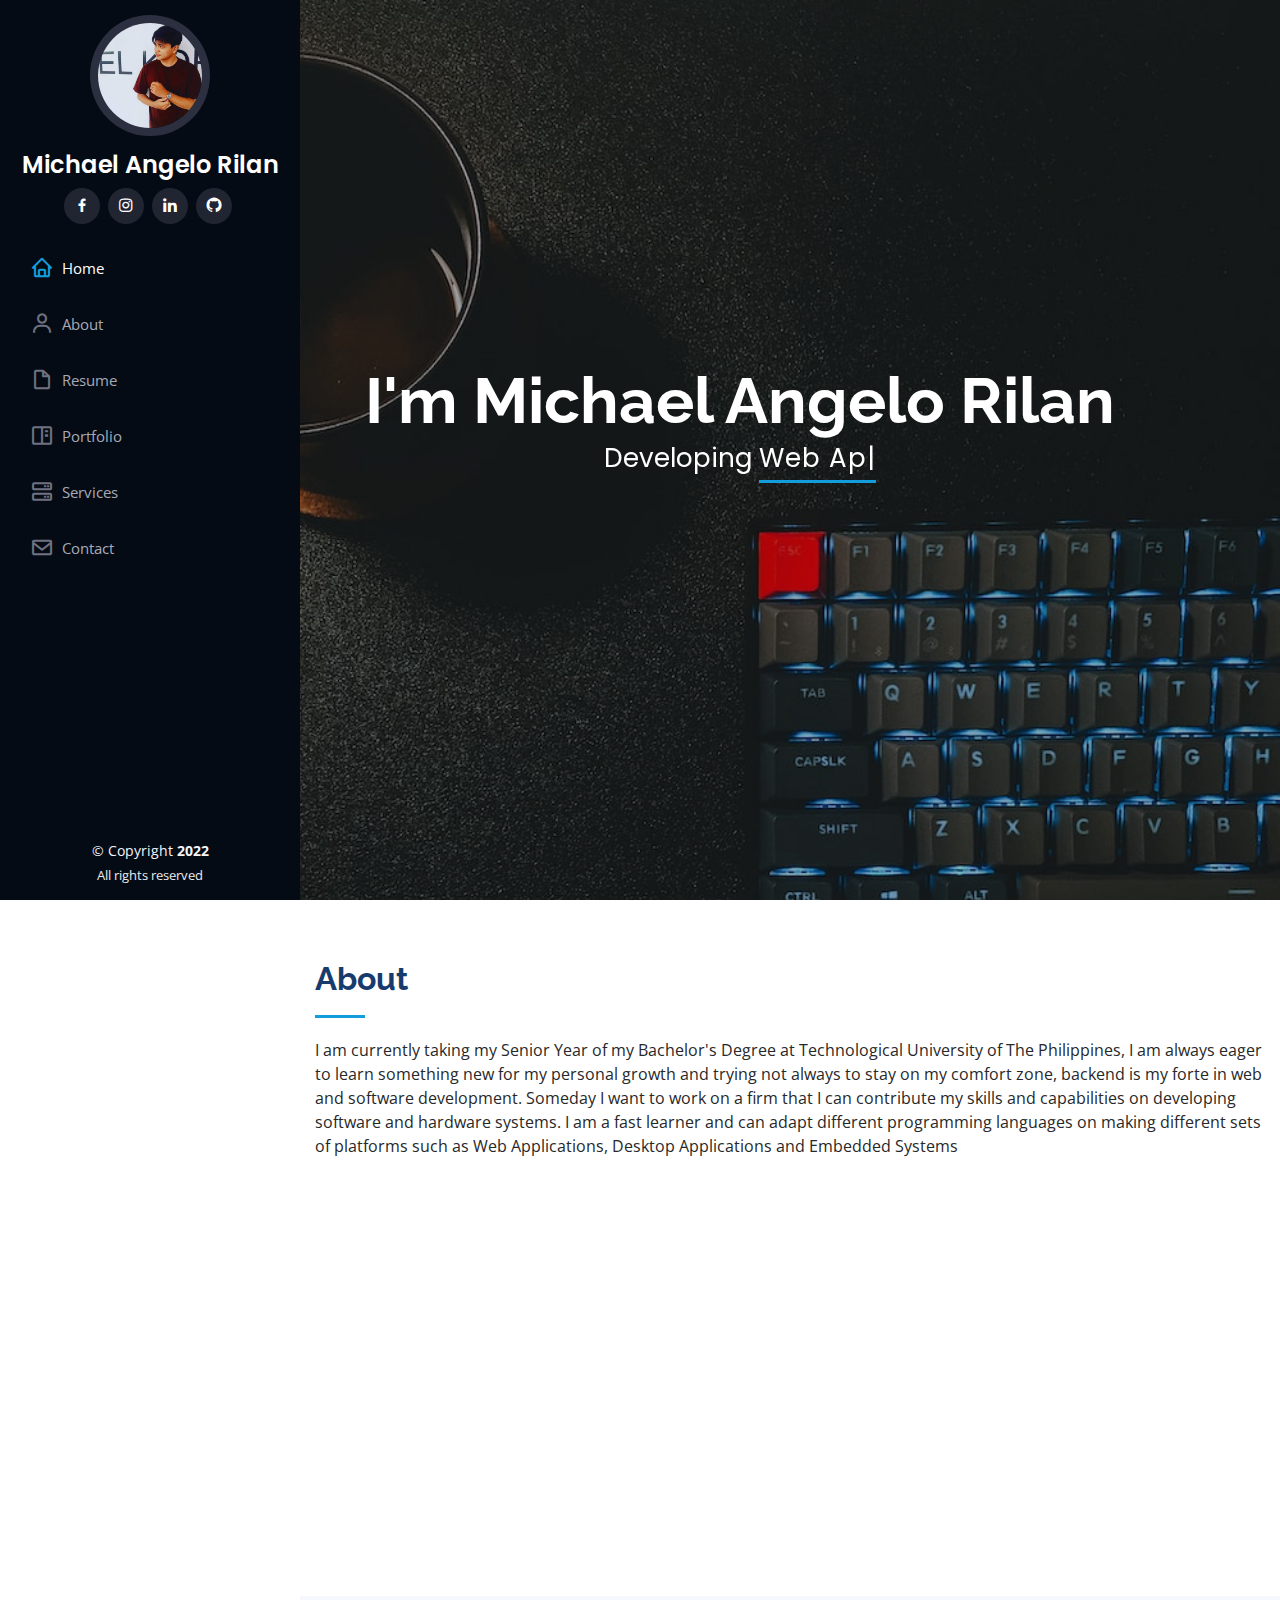
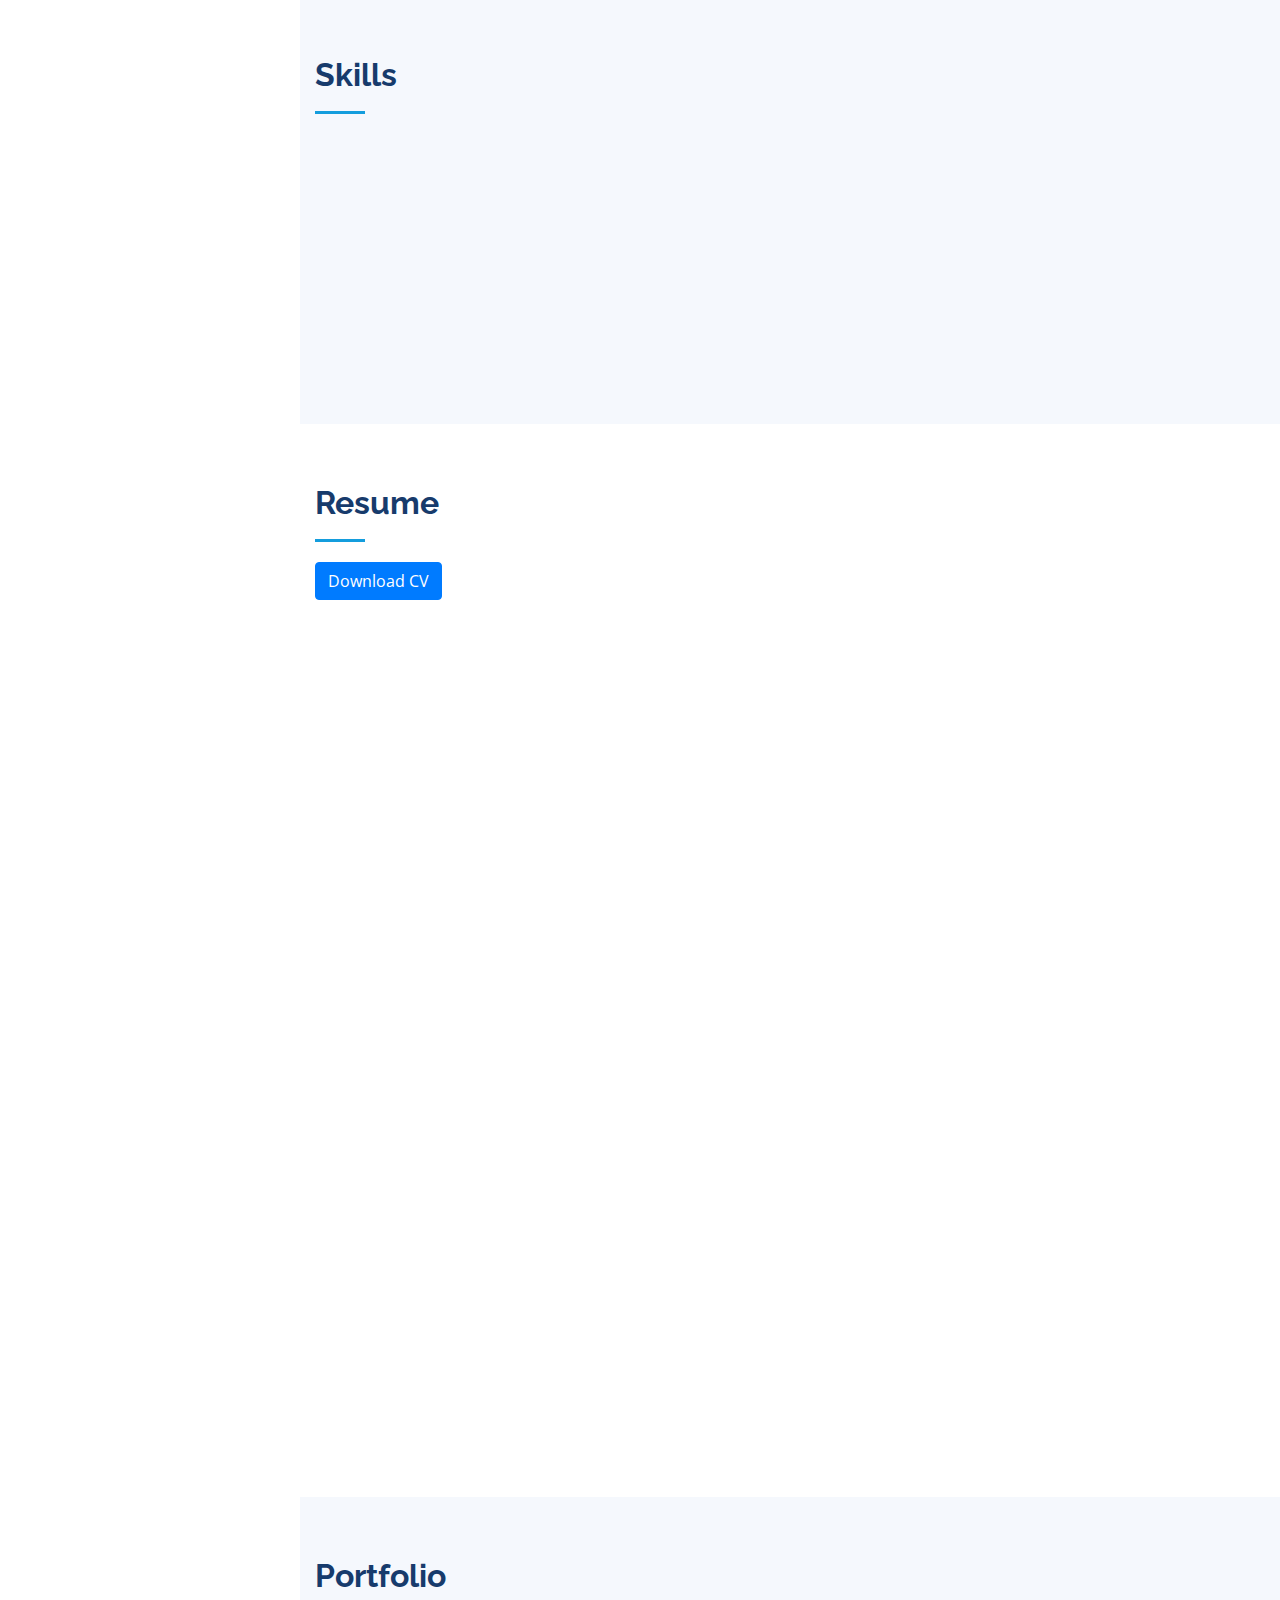
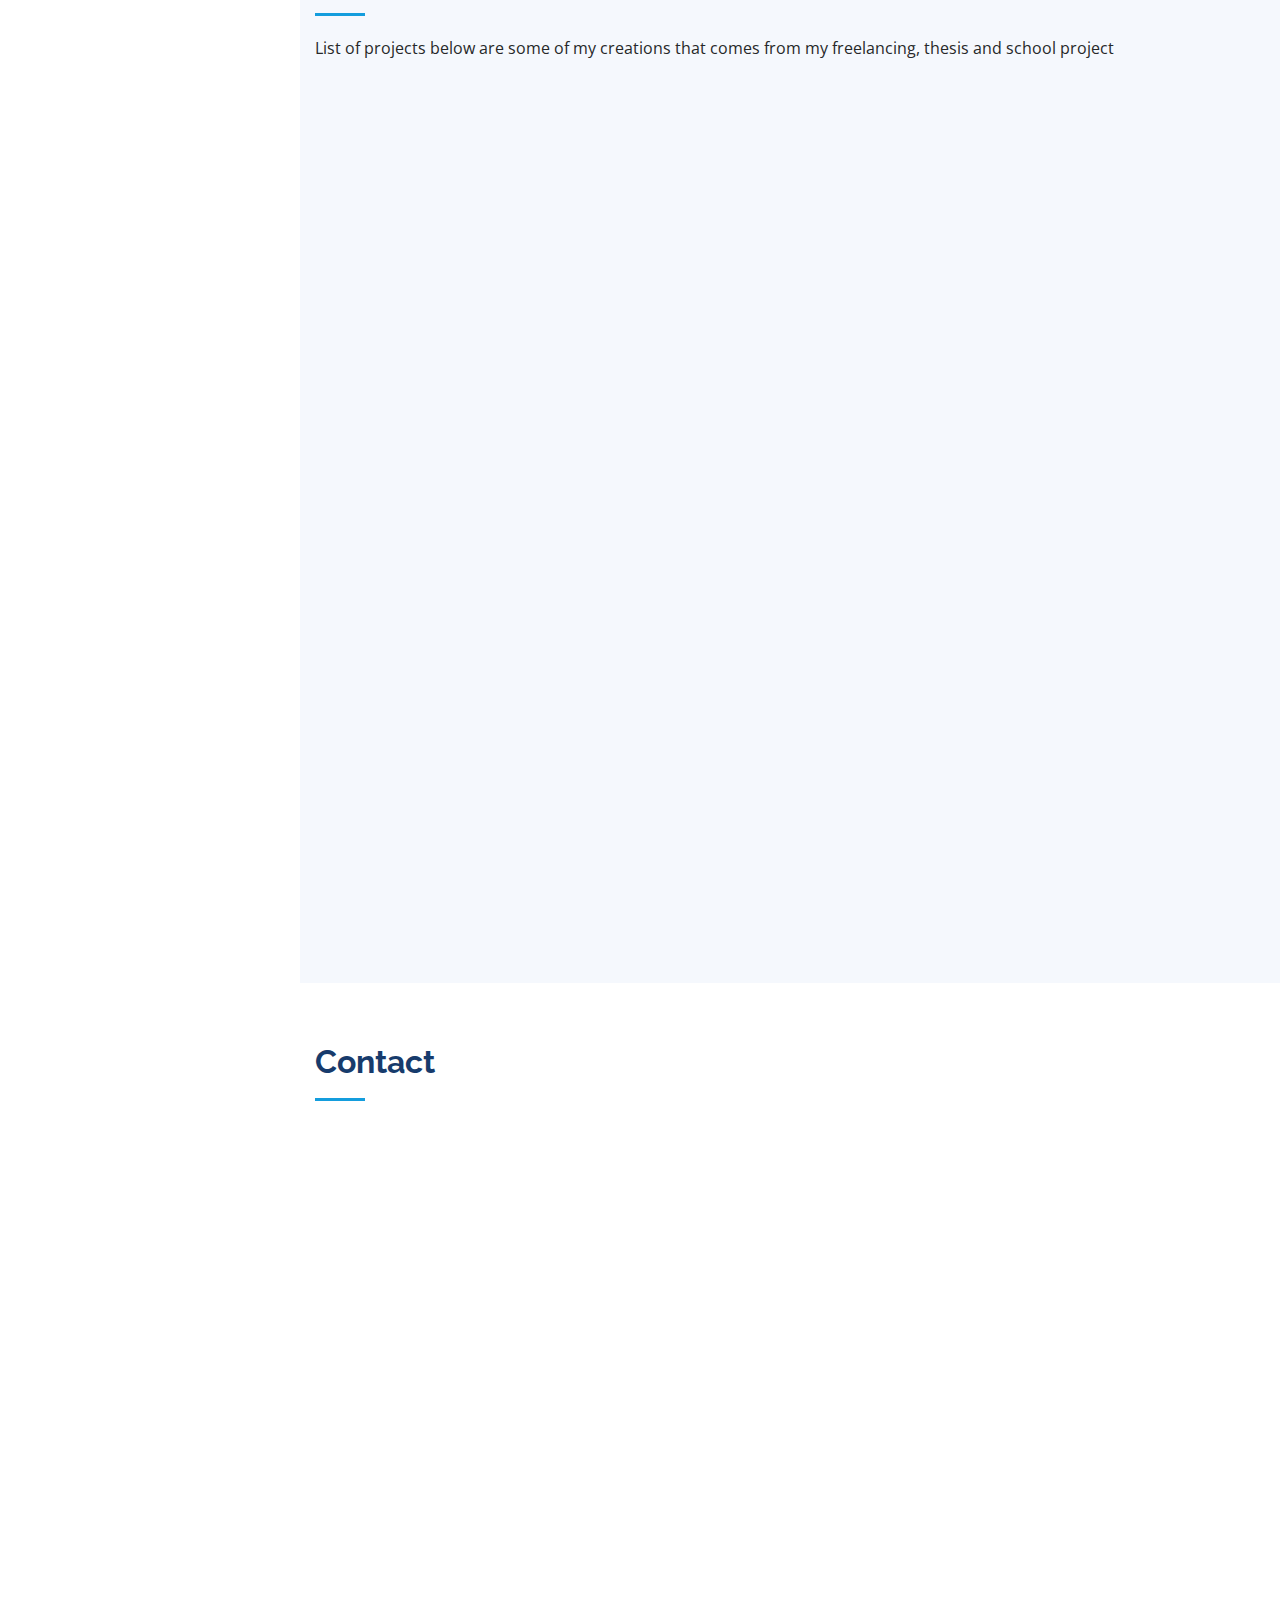
==== commit c95cac08: "updating credentials and deleting unnecessary pic" ====
--- a/portfolio/index.html
+++ b/portfolio/index.html
@@ -6,6 +6,7 @@
   <meta content="width=device-width, initial-scale=1.0" name="viewport">
 
   <title>Michael Rilan- Portfolio</title>
+  <link rel="icon" href="assets/img/title_icon.png">
   <meta content="" name="description">
   <meta content="" name="keywords">
 
@@ -41,6 +42,7 @@
           <a href="#" class="facebook"><i class="bx bxl-facebook"></i></a>
           <a href="#" class="instagram"><i class="bx bxl-instagram"></i></a>
           <a href="#" class="linkedin"><i class="bx bxl-linkedin"></i></a>
+          <a href="#" class="github"><i class="bx bxl-github"></i></a>
         </div>
       </div>
 
@@ -388,7 +390,7 @@
 
         <div class="section-title">
           <h2>Contact</h2>
-          <p>Magnam dolores commodi suscipit. Necessitatibus eius consequatur ex aliquid fuga eum quidem. Sit sint consectetur velit. Quisquam quos quisquam cupiditate. Et nemo qui impedit suscipit alias ea. Quia fugiat sit in iste officiis commodi quidem hic quas.</p>
+
         </div>
 
         <div class="row" data-aos="fade-in">
@@ -398,19 +400,19 @@
               <div class="address">
                 <i class="icofont-google-map"></i>
                 <h4>Location:</h4>
-                <p>M108 Street, Kolkata, WB 723453</p>
+                <p>Greenvalley, Molino II Bacoor City, Cavite</p>
               </div>
 
               <div class="email">
                 <i class="icofont-envelope"></i>
                 <h4>Email:</h4>
-                <p>info@example.com</p>
+                <p>micorilan1999@gmail.com</p>
               </div>
 
               <div class="phone">
                 <i class="icofont-phone"></i>
                 <h4>Call:</h4>
-                <p>+91 95589 55488</p>
+                <p>0912-028-2536</p>
               </div>
 
               <!-- <iframe src="<iframe src="https://www.google.com/maps/embed?pb=!1m18!1m12!1m3!1d30914.29779952914!2d120.96184753931573!3d14.41059902068476!2m3!1f0!2f0!3f0!3m2!1i1024!2i768!4f13.1!3m3!1m2!1s0x3397d22e0e26d995%3A0xacd29a43f54f1c2d!2sMolino%20II%2C%20Bacoor%2C%20Cavite!5e0!3m2!1sen!2sph!4v1659291546288!5m2!1sen!2sph" frameborder="0" style="border:0; width: 100%; height: 290px;" allowfullscreen></iframe>---->
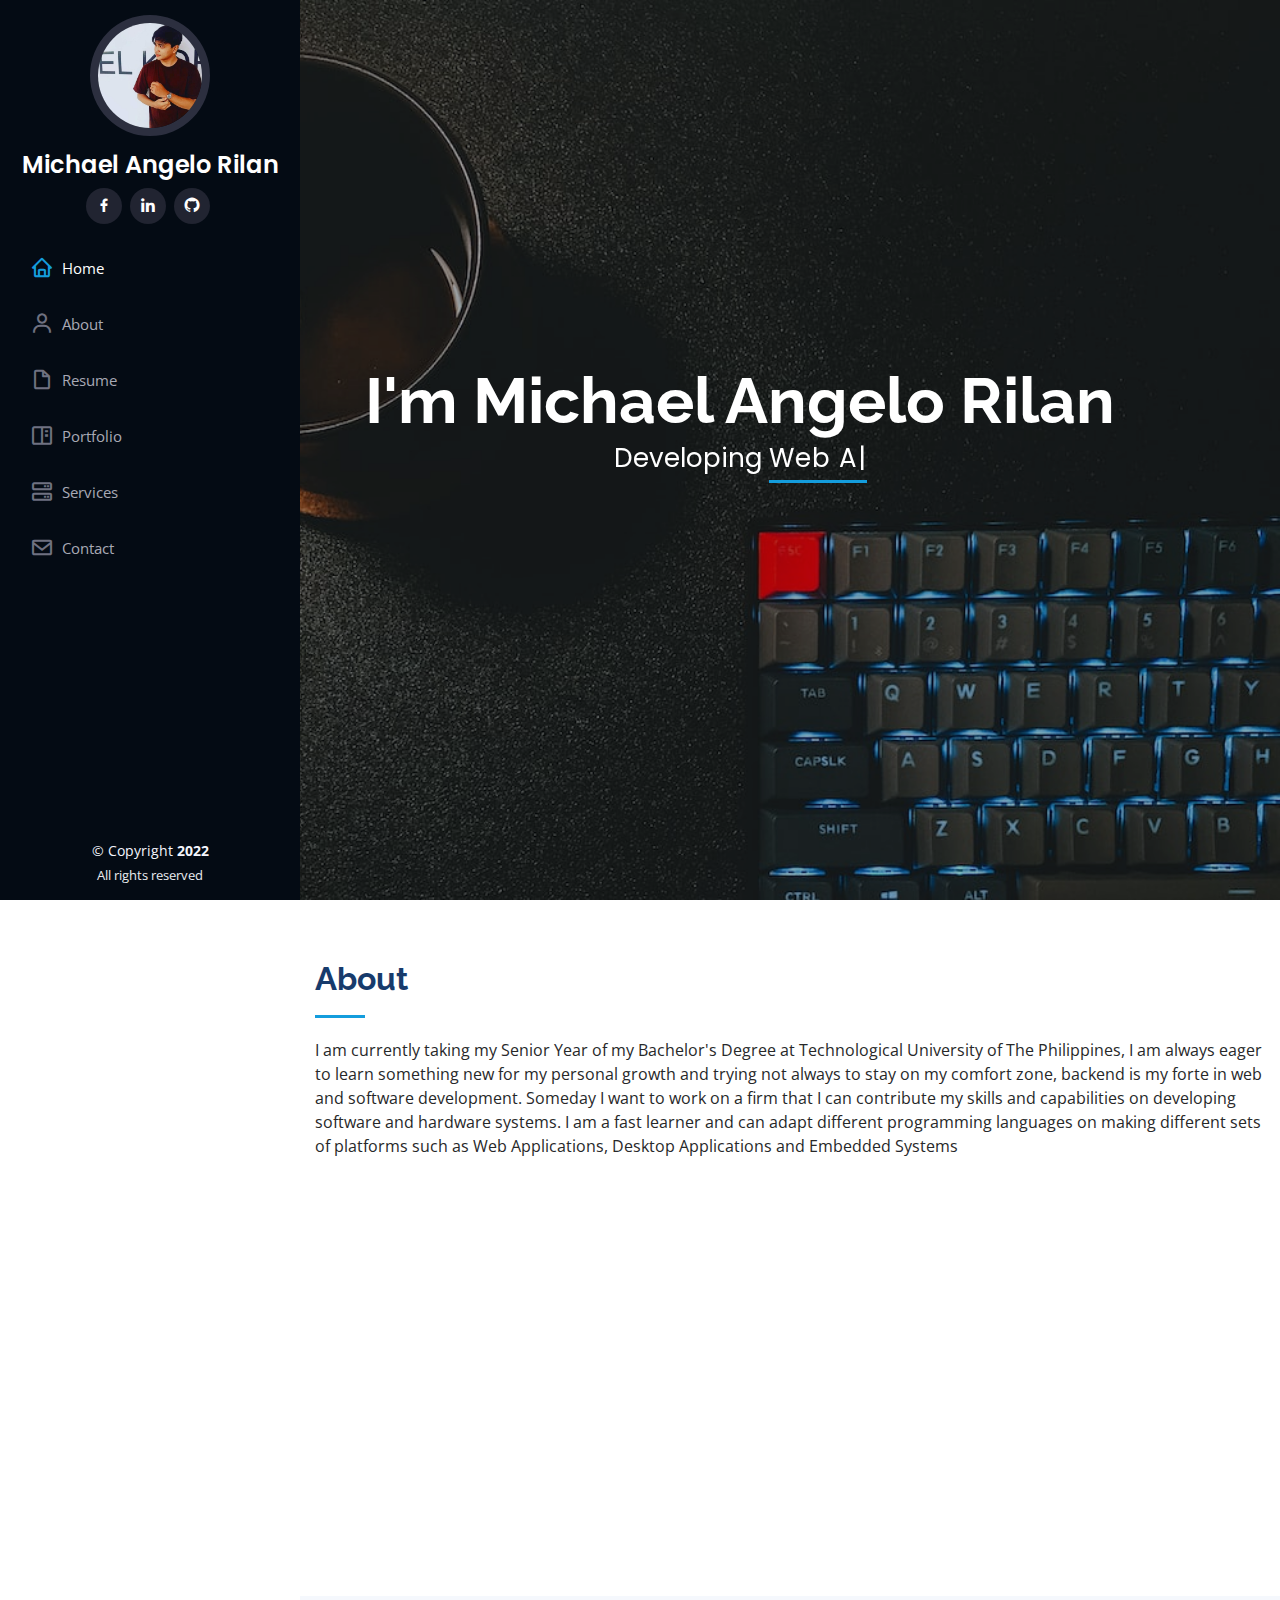
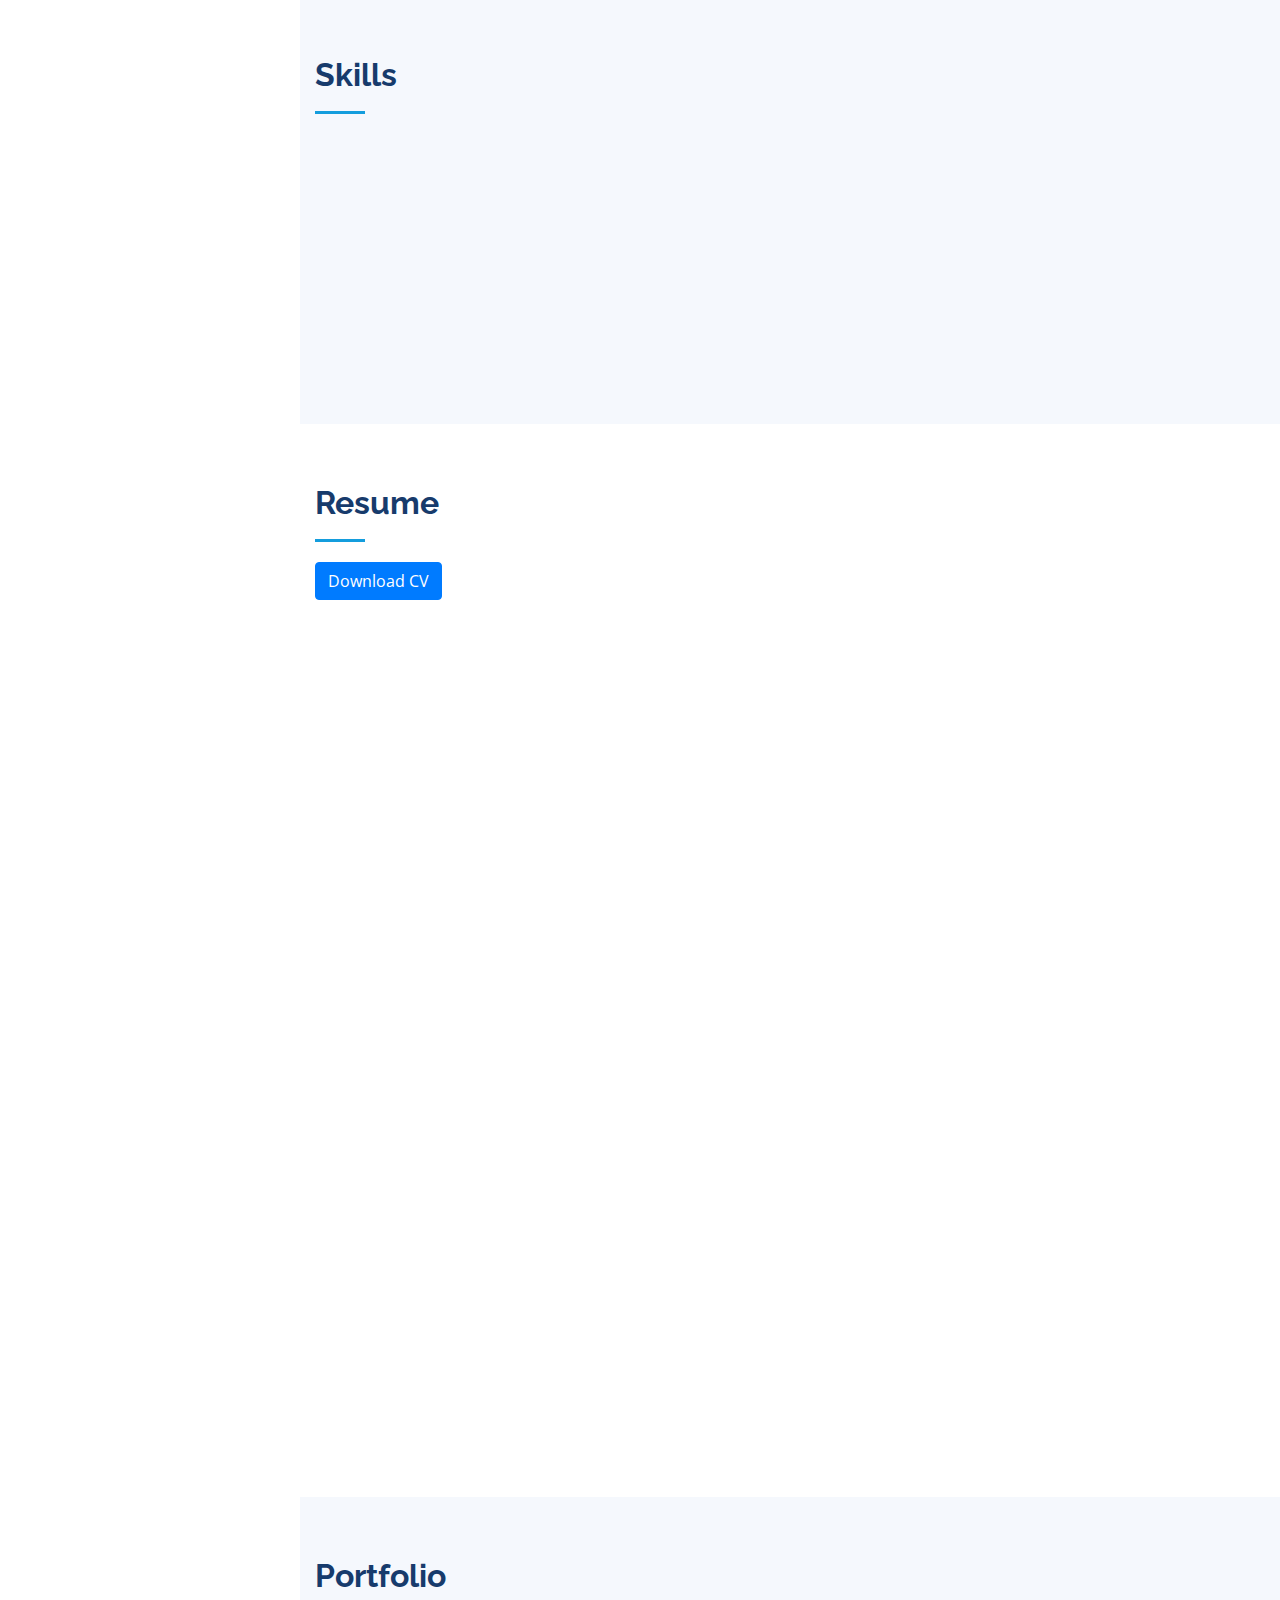
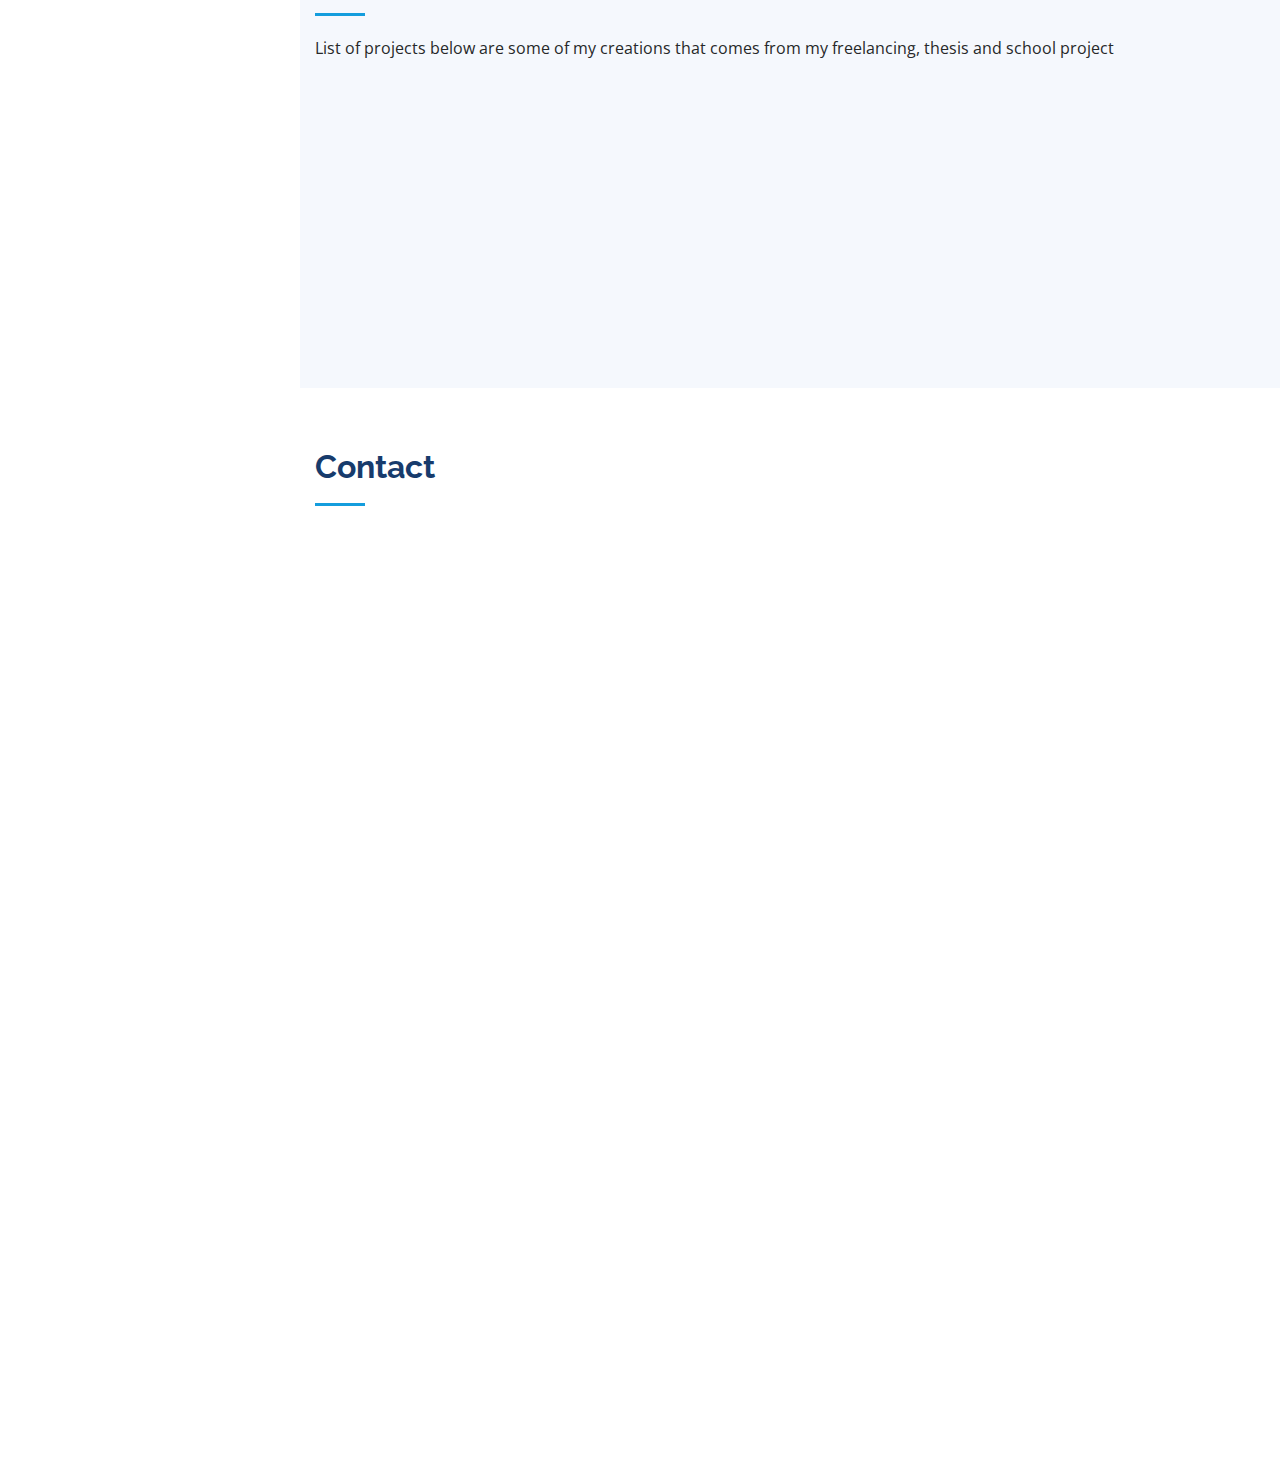
==== commit c3cc6677: "updating pics for portfolio section" ====
--- a/portfolio/index.html
+++ b/portfolio/index.html
@@ -39,10 +39,9 @@
         <img src="assets/img/profile_pic.jpg" alt="" class="img-fluid rounded-circle">
         <h1 class="text-light"><a href="index.html">Michael Angelo Rilan</a></h1>
         <div class="social-links mt-2 text-center">
-          <a href="#" class="facebook"><i class="bx bxl-facebook"></i></a>
-          <a href="#" class="instagram"><i class="bx bxl-instagram"></i></a>
-          <a href="#" class="linkedin"><i class="bx bxl-linkedin"></i></a>
-          <a href="#" class="github"><i class="bx bxl-github"></i></a>
+          <a href="https://www.facebook.com/michaelangelo.rilan" class="facebook"><i class="bx bxl-facebook"></i></a>
+          <a href="https://www.linkedin.com/in/michael-rilan-272b92233/" class="linkedin"><i class="bx bxl-linkedin"></i></a>
+          <a href="https://github.com/michaelrilan" class="github"><i class="bx bxl-github"></i></a>
         </div>
       </div>
 
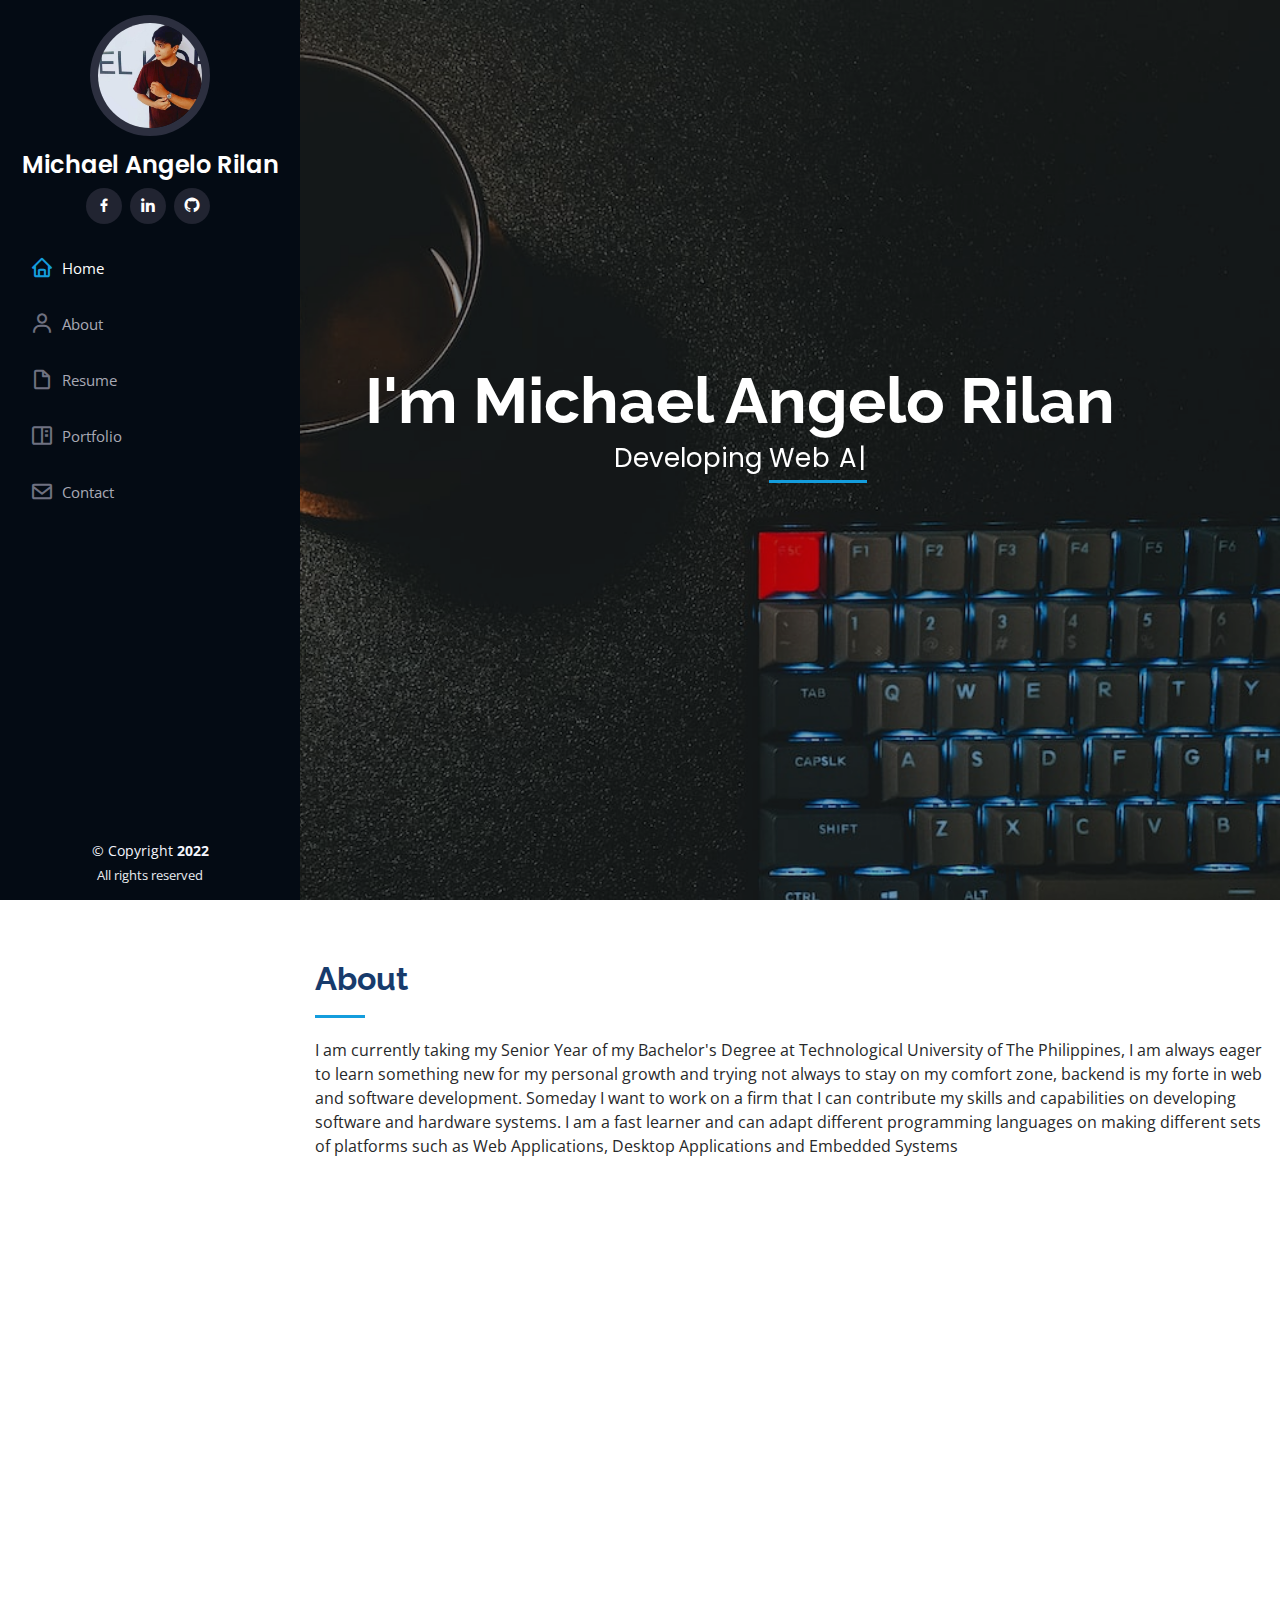
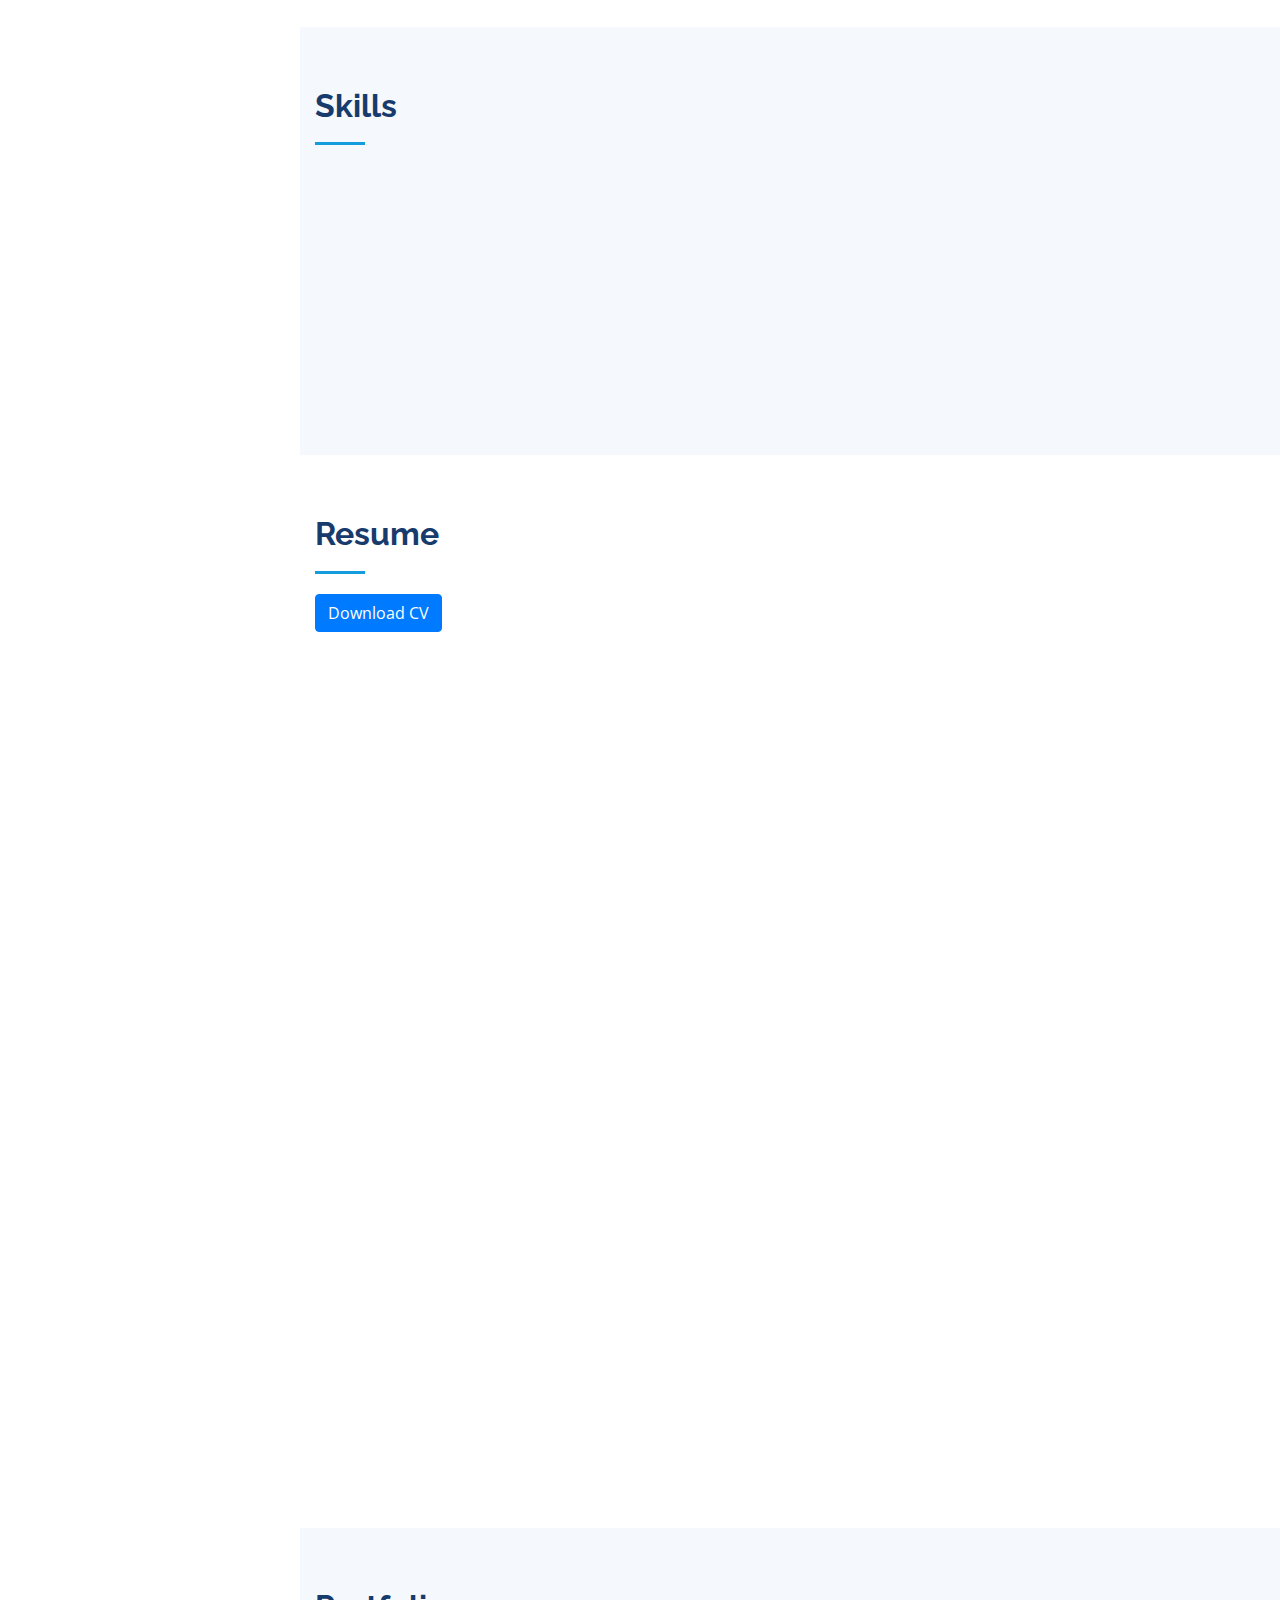
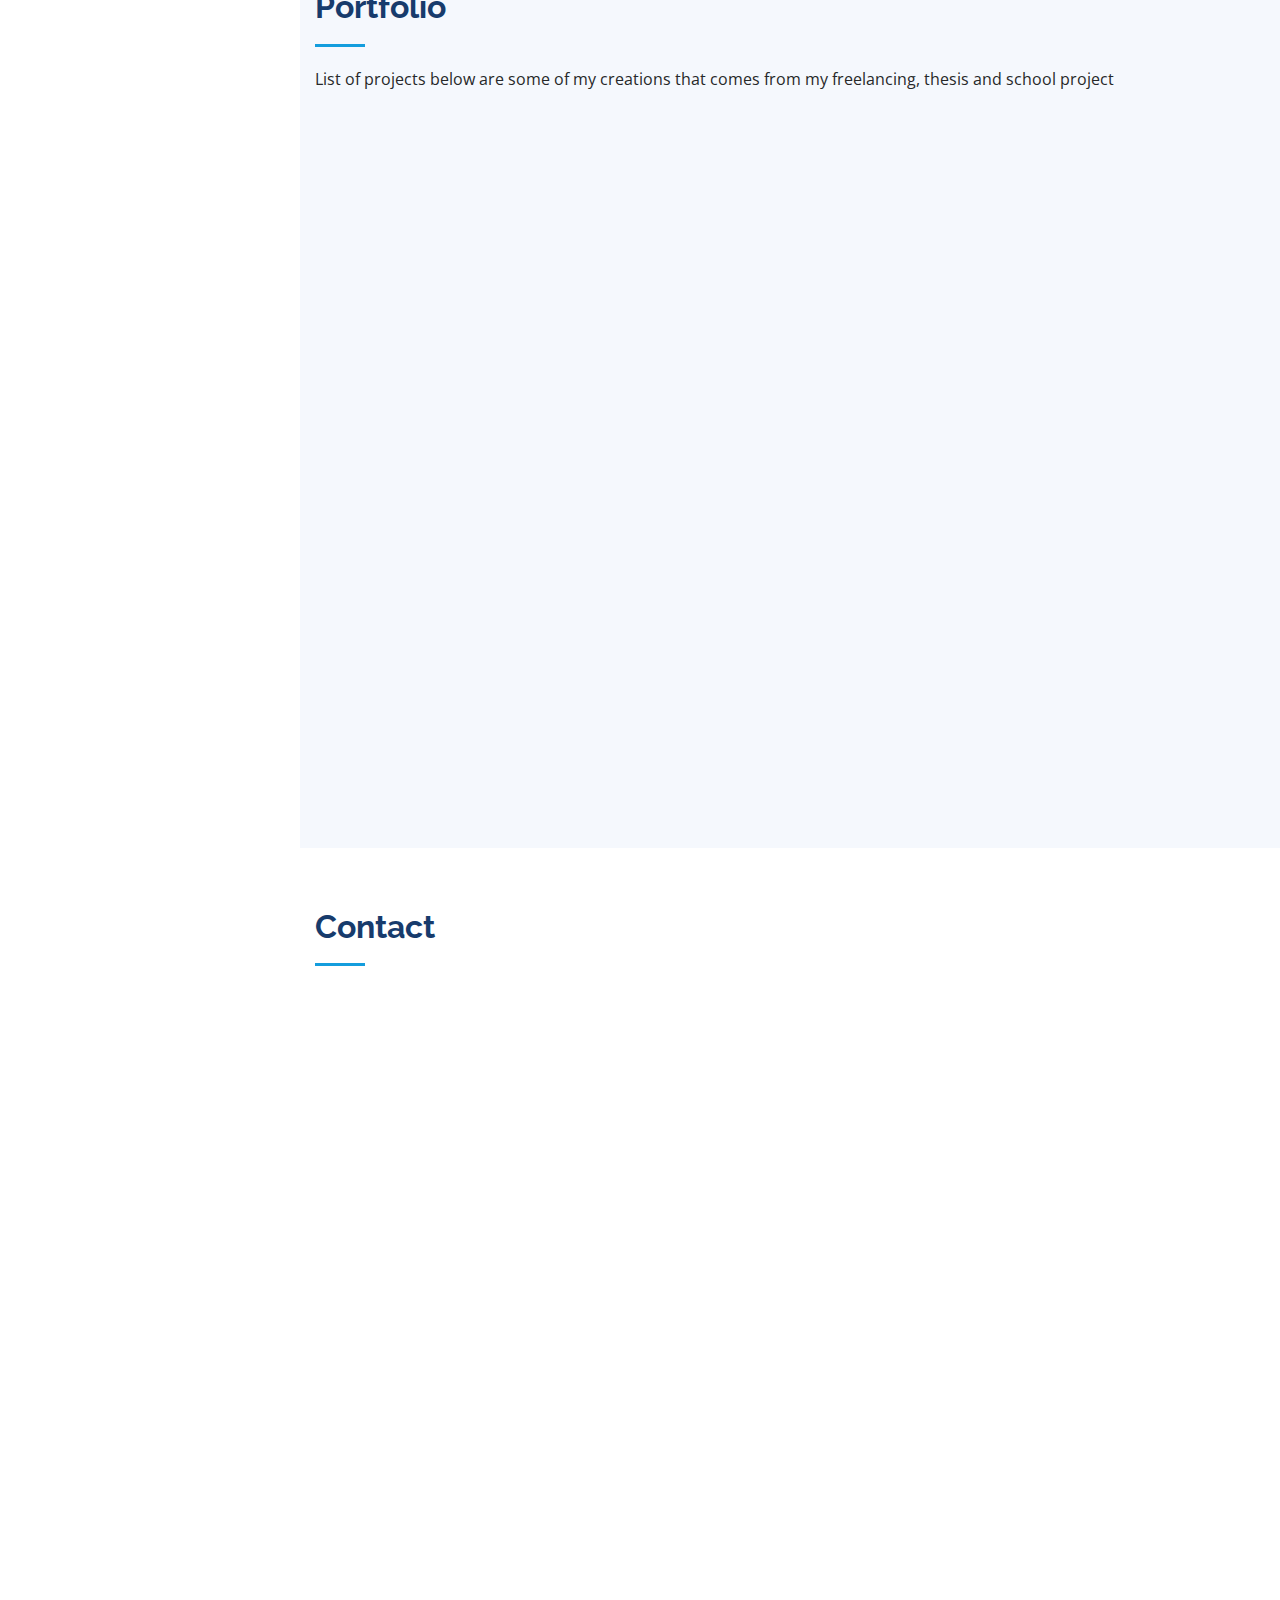
==== commit 0e72f033: "finished:portfolio is finally done" ====
--- a/portfolio/index.html
+++ b/portfolio/index.html
@@ -5,7 +5,7 @@
   <meta charset="utf-8">
   <meta content="width=device-width, initial-scale=1.0" name="viewport">
 
-  <title>Michael Rilan- Portfolio</title>
+  <title>Michael Rilan-Portfolio</title>
   <link rel="icon" href="assets/img/title_icon.png">
   <meta content="" name="description">
   <meta content="" name="keywords">
@@ -51,7 +51,6 @@
           <li><a href="#about"><i class="bx bx-user"></i> <span>About</span></a></li>
           <li><a href="#resume"><i class="bx bx-file-blank"></i> <span>Resume</span></a></li>
           <li><a href="#portfolio"><i class="bx bx-book-content"></i> Portfolio</a></li>
-          <li><a href="#services"><i class="bx bx-server"></i> Services</a></li>
           <li><a href="#contact"><i class="bx bx-envelope"></i> Contact</a></li>
 
         </ul>
@@ -88,7 +87,7 @@
             <img src="assets/img/profile_pic.jpg" class="img-fluid" alt="">
           </div>
           <div class="col-lg-8 pt-4 pt-lg-0 content" data-aos="fade-left">
-            <h3> Web/Mobile/Desktop App Developer</h3>
+            <h3> Web/Mobile/Embedded/Desktop App Developer</h3>
             <p class="font-italic">
               I am always tend to focus on creating something minimalistic and user-friendly applications to solve the client's concerns in an empathetic and web development approach.
             </p>
@@ -202,7 +201,7 @@
 
         <div class="section-title">
           <h2>Resume</h2>
-          <button class="btn btn-primary">Download CV</button>
+          <button class="btn btn-primary" id="download" onclick="DownloadFile('Rilan_Michael_Angelo_resume.pdf')">Download CV</button>
         </div>
 
         <div class="row">
@@ -275,9 +274,9 @@
           <div class="col-lg-12 d-flex justify-content-center">
             <ul id="portfolio-flters">
               <li data-filter="*" class="filter-active">All</li>
-              <li data-filter=".filter-app">Web</li>
-              <li data-filter=".filter-card">Mobile</li>
-              <li data-filter=".filter-web">Embedded</li>
+              <li data-filter=".filter-web">Web</li>
+              <li data-filter=".filter-mobile">Mobile</li>
+              <li data-filter=".filter-embedded">Embedded</li>
 
             </ul>
           </div>
@@ -285,72 +284,71 @@
 
         <div class="row portfolio-container" data-aos="fade-up" data-aos-delay="100">
 
-          <div class="col-lg-4 col-md-6 portfolio-item filter-app">
-            <div class="portfolio-wrap">
-              <img src="assets/img/portfolio/portfolio-1.jpg" class="img-fluid" alt="">
-              <div class="portfolio-links">
-                <a href="assets/img/portfolio/portfolio-1.jpg" data-gall="portfolioGallery" class="venobox" title="App 1"><i class="bx bx-plus"></i></a>
-                <a href="portfolio-details.html" title="More Details"><i class="bx bx-link"></i></a>
+          <div class="col-lg-4 col-md-6 portfolio-item filter-embedded">
+            <div class="portfolio-wrap">
+              <img src="assets/img/portfolio/pe_system.PNG" class="img-fluid" alt="">
+              <h5 class="text-center primary">PE System</h5>
+              <div class="portfolio-links">
+               
+                <a href="assets/img/portfolio/pe_system.PNG" data-gall="portfolioGallery" class="venobox" title="Physical Education System"><i class="bx bx-plus"></i></a>
+                <a href="http://www.physicaleducationsystem.online/" title="View/More Details"><i class="bx bx-link"></i></a>
+              </div>
+             
+            </div>
+          </div>
+
+          <div class="col-lg-4 col-md-6 portfolio-item filter-mobile">
+            <div class="portfolio-wrap">
+              
+              <img src="assets/img/portfolio/resistor.PNG" class="img-fluid" alt="">
+              <h5 class="text-center primary">Resistor Calculator</h5>
+              <div class="portfolio-links">
+                <a href="assets/img/portfolio/resistor.PNG" data-gall="portfolioGallery" class="venobox" title="Resistor Calculator"><i class="bx bx-plus"></i></a>
+                <a href="https://github.com/michaelrilan/Resistor_Calculator" title="More Details"><i class="bx bx-link"></i></a>
               </div>
             </div>
           </div>
 
           <div class="col-lg-4 col-md-6 portfolio-item filter-web">
             <div class="portfolio-wrap">
-              <img src="assets/img/portfolio/portfolio-2.jpg" class="img-fluid" alt="">
-              <div class="portfolio-links">
-                <a href="assets/img/portfolio/portfolio-2.jpg" data-gall="portfolioGallery" class="venobox" title="Web 3"><i class="bx bx-plus"></i></a>
-                <a href="portfolio-details.html" title="More Details"><i class="bx bx-link"></i></a>
-              </div>
-            </div>
-          </div>
-
-          <div class="col-lg-4 col-md-6 portfolio-item filter-app">
-            <div class="portfolio-wrap">
-              <img src="assets/img/portfolio/portfolio-3.jpg" class="img-fluid" alt="">
-              <div class="portfolio-links">
-                <a href="assets/img/portfolio/portfolio-3.jpg" data-gall="portfolioGallery" class="venobox" title="App 2"><i class="bx bx-plus"></i></a>
-                <a href="portfolio-details.html" title="More Details"><i class="bx bx-link"></i></a>
-              </div>
-            </div>
-          </div>
-
-          <div class="col-lg-4 col-md-6 portfolio-item filter-card">
-            <div class="portfolio-wrap">
-              <img src="assets/img/portfolio/portfolio-4.jpg" class="img-fluid" alt="">
-              <div class="portfolio-links">
-                <a href="assets/img/portfolio/portfolio-4.jpg" data-gall="portfolioGallery" class="venobox" title="Card 2"><i class="bx bx-plus"></i></a>
-                <a href="portfolio-details.html" title="More Details"><i class="bx bx-link"></i></a>
+              <img src="assets/img/portfolio/bloodbank.png" class="img-fluid" alt="">
+              <h5 class="text-center primary">Bloodbank System</h5>
+              <div class="portfolio-links">
+                <a href="assets/img/portfolio/bloodbank.png" data-gall="portfolioGallery" class="venobox" title="Bloodbank System"><i class="bx bx-plus"></i></a>
+                <a href="" title="View/More Details"><i class="bx bx-link"></i></a>
+              </div>
+            </div>
+          </div>
+
+          <div class="col-lg-4 col-md-6 portfolio-item filter-embedded">
+            <div class="portfolio-wrap">
+              <img src="assets/img/portfolio/pet_feeder.PNG" class="img-fluid" alt="">
+              <h5 class="text-center primary">Pet Feeder System</h5>
+              <div class="portfolio-links">
+                <a href="assets/img/portfolio/pet_feeder.PNG" data-gall="portfolioGallery" class="venobox" title="Pet Feeder System"><i class="bx bx-plus"></i></a>
+                <a href="https://petfeeder-system.000webhostapp.com/index.php" title="More Details"><i class="bx bx-link"></i></a>
+              </div>
+            </div>
+          </div>
+
+          <div class="col-lg-4 col-md-6 portfolio-item filter-embedded">
+            <div class="portfolio-wrap">
+              <img src="assets/img/portfolio/library_system.PNG" class="img-fluid" alt="">
+              <h5 class="text-center primary">TUP Cavite Library System</h5>
+              <div class="portfolio-links">
+                <a href="assets/img/portfolio/library_system.PNG" data-gall="portfolioGallery" class="venobox" title="TUPC Library System"><i class="bx bx-plus"></i></a>
+                <a href="https://github.com/michaelrilan/LIBRARY_SYSTEM" title="More Details"><i class="bx bx-link"></i></a>
               </div>
             </div>
           </div>
 
           <div class="col-lg-4 col-md-6 portfolio-item filter-web">
             <div class="portfolio-wrap">
-              <img src="assets/img/portfolio/portfolio-5.jpg" class="img-fluid" alt="">
-              <div class="portfolio-links">
-                <a href="assets/img/portfolio/portfolio-5.jpg" data-gall="portfolioGallery" class="venobox" title="Web 2"><i class="bx bx-plus"></i></a>
-                <a href="portfolio-details.html" title="More Details"><i class="bx bx-link"></i></a>
-              </div>
-            </div>
-          </div>
-
-          <div class="col-lg-4 col-md-6 portfolio-item filter-app">
-            <div class="portfolio-wrap">
-              <img src="assets/img/portfolio/portfolio-6.jpg" class="img-fluid" alt="">
-              <div class="portfolio-links">
-                <a href="assets/img/portfolio/portfolio-6.jpg" data-gall="portfolioGallery" class="venobox" title="App 3"><i class="bx bx-plus"></i></a>
-                <a href="portfolio-details.html" title="More Details"><i class="bx bx-link"></i></a>
-              </div>
-            </div>
-          </div>
-
-          <div class="col-lg-4 col-md-6 portfolio-item filter-card">
-            <div class="portfolio-wrap">
-              <img src="assets/img/portfolio/portfolio-7.jpg" class="img-fluid" alt="">
-              <div class="portfolio-links">
-                <a href="assets/img/portfolio/portfolio-7.jpg" data-gall="portfolioGallery" class="venobox" title="Card 1"><i class="bx bx-plus"></i></a>
-                <a href="portfolio-details.html" title="More Details"><i class="bx bx-link"></i></a>
+              <img src="assets/img/portfolio/tup_services.PNG" class="img-fluid" alt="">
+              <h5 class="text-center primary">TUPC Services</h5>
+              <div class="portfolio-links">
+                <a href="assets/img/portfolio/tup_services.PNG" data-gall="portfolioGallery" class="venobox" title="TUPC-Services"><i class="bx bx-plus"></i></a>
+                <a href="https://github.com/michaelrilan/TUPC-Service" title="More Details"><i class="bx bx-link"></i></a>
               </div>
             </div>
           </div>
@@ -415,42 +413,12 @@
               </div>
 
               <!-- <iframe src="<iframe src="https://www.google.com/maps/embed?pb=!1m18!1m12!1m3!1d30914.29779952914!2d120.96184753931573!3d14.41059902068476!2m3!1f0!2f0!3f0!3m2!1i1024!2i768!4f13.1!3m3!1m2!1s0x3397d22e0e26d995%3A0xacd29a43f54f1c2d!2sMolino%20II%2C%20Bacoor%2C%20Cavite!5e0!3m2!1sen!2sph!4v1659291546288!5m2!1sen!2sph" frameborder="0" style="border:0; width: 100%; height: 290px;" allowfullscreen></iframe>---->
+              
+            </div>
+            <div class="col-lg-5">
               <iframe src="https://www.google.com/maps/embed?pb=!1m18!1m12!1m3!1d30914.29779952914!2d120.96184753931573!3d14.41059902068476!2m3!1f0!2f0!3f0!3m2!1i1024!2i768!4f13.1!3m3!1m2!1s0x3397d22e0e26d995%3A0xacd29a43f54f1c2d!2sMolino%20II%2C%20Bacoor%2C%20Cavite!5e0!3m2!1sen!2sph!4v1659291546288!5m2!1sen!2sph" width="600" height="450" style="border:0;" allowfullscreen="" loading="lazy" referrerpolicy="no-referrer-when-downgrade"></iframe>
             </div>
 
-          </div>
-
-          <div class="col-lg-7 mt-5 mt-lg-0 d-flex align-items-stretch">
-            <form action="forms/contact.php" method="post" role="form" class="php-email-form">
-              <div class="form-row">
-                <div class="form-group col-md-6">
-                  <label for="name">Your Name</label>
-                  <input type="text" name="name" class="form-control" id="name" data-rule="minlen:4" data-msg="Please enter at least 4 chars" />
-                  <div class="validate"></div>
-                </div>
-                <div class="form-group col-md-6">
-                  <label for="name">Your Email</label>
-                  <input type="email" class="form-control" name="email" id="email" data-rule="email" data-msg="Please enter a valid email" />
-                  <div class="validate"></div>
-                </div>
-              </div>
-              <div class="form-group">
-                <label for="name">Subject</label>
-                <input type="text" class="form-control" name="subject" id="subject" data-rule="minlen:4" data-msg="Please enter at least 8 chars of subject" />
-                <div class="validate"></div>
-              </div>
-              <div class="form-group">
-                <label for="name">Message</label>
-                <textarea class="form-control" name="message" rows="10" data-rule="required" data-msg="Please write something for us"></textarea>
-                <div class="validate"></div>
-              </div>
-              <div class="mb-3">
-                <div class="loading">Loading</div>
-                <div class="error-message"></div>
-                <div class="sent-message">Your message has been sent. Thank you!</div>
-              </div>
-              <div class="text-center"><button type="submit">Send Message</button></div>
-            </form>
           </div>
 
         </div>
@@ -489,6 +457,7 @@
 
   <!-- Template Main JS File -->
   <script src="assets/js/main.js"></script>
+  <script src="assets/js/download.js"></script>
 
 </body>
 
